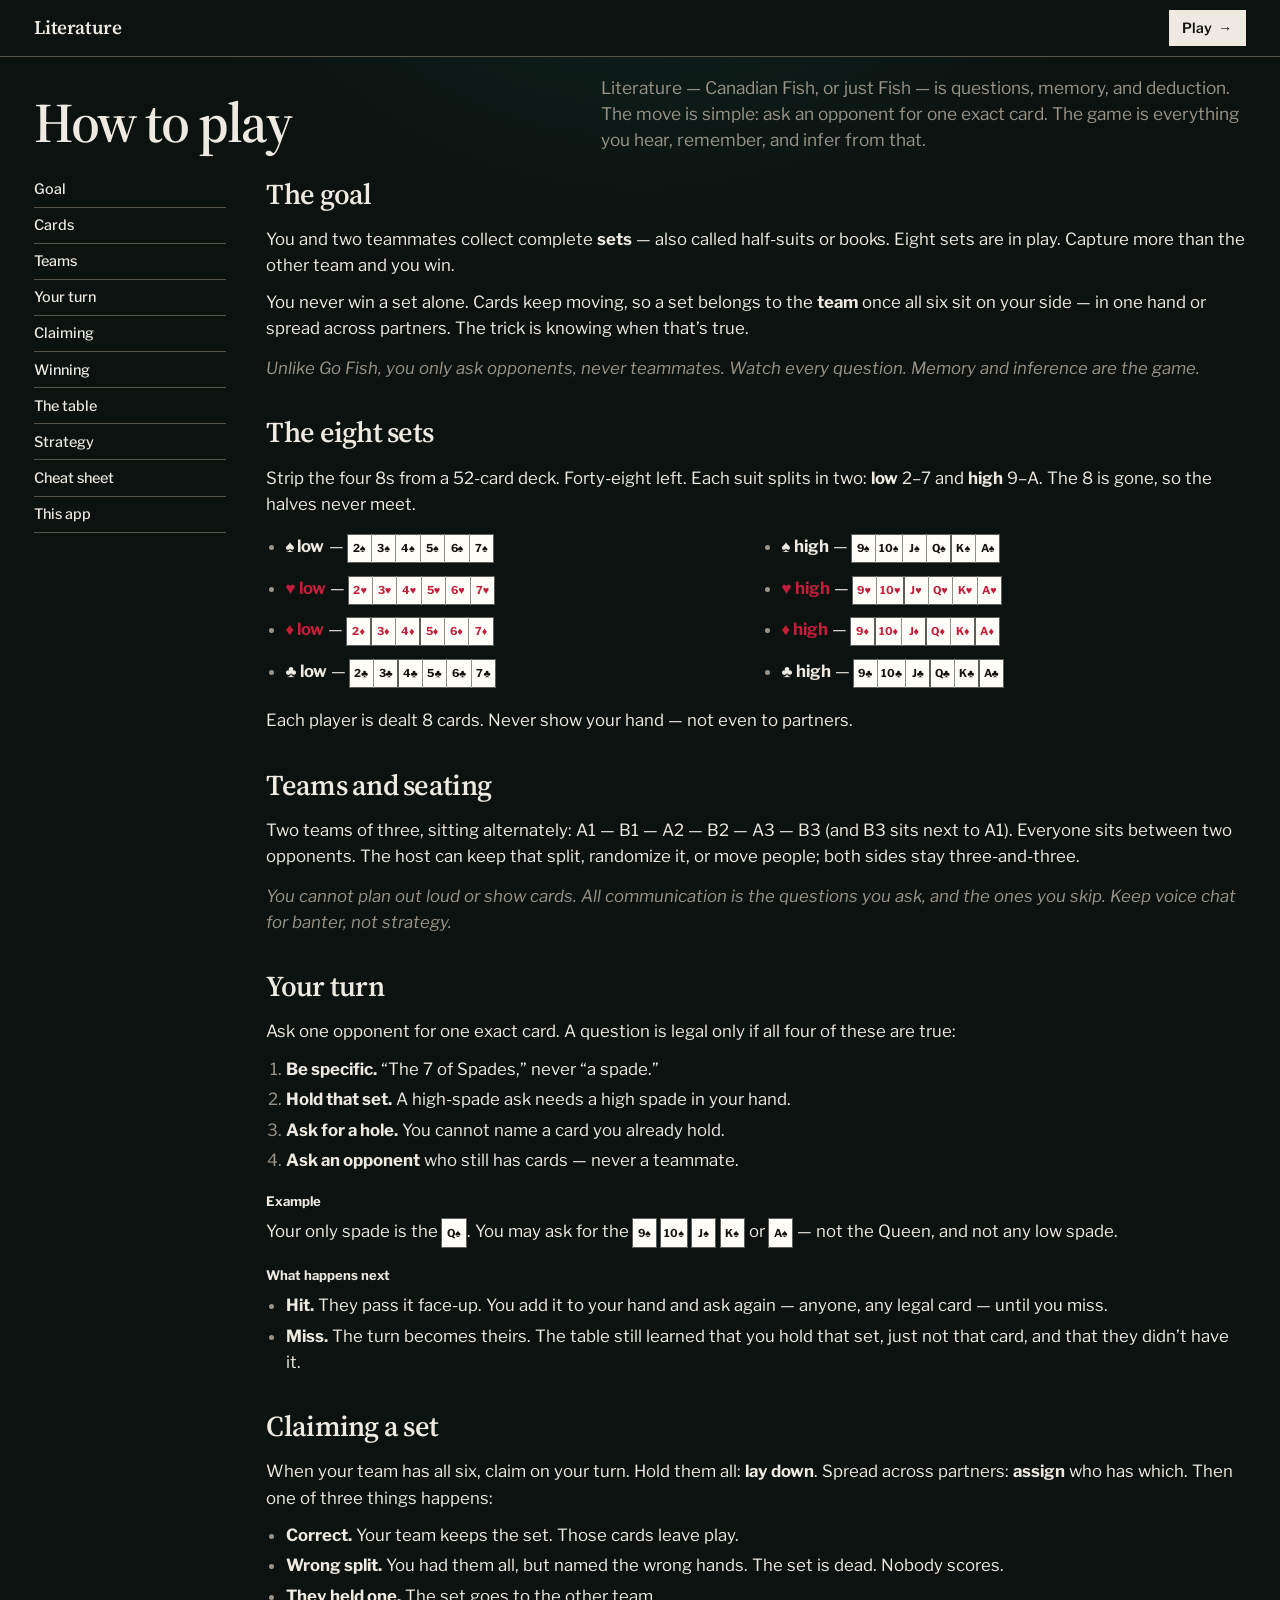
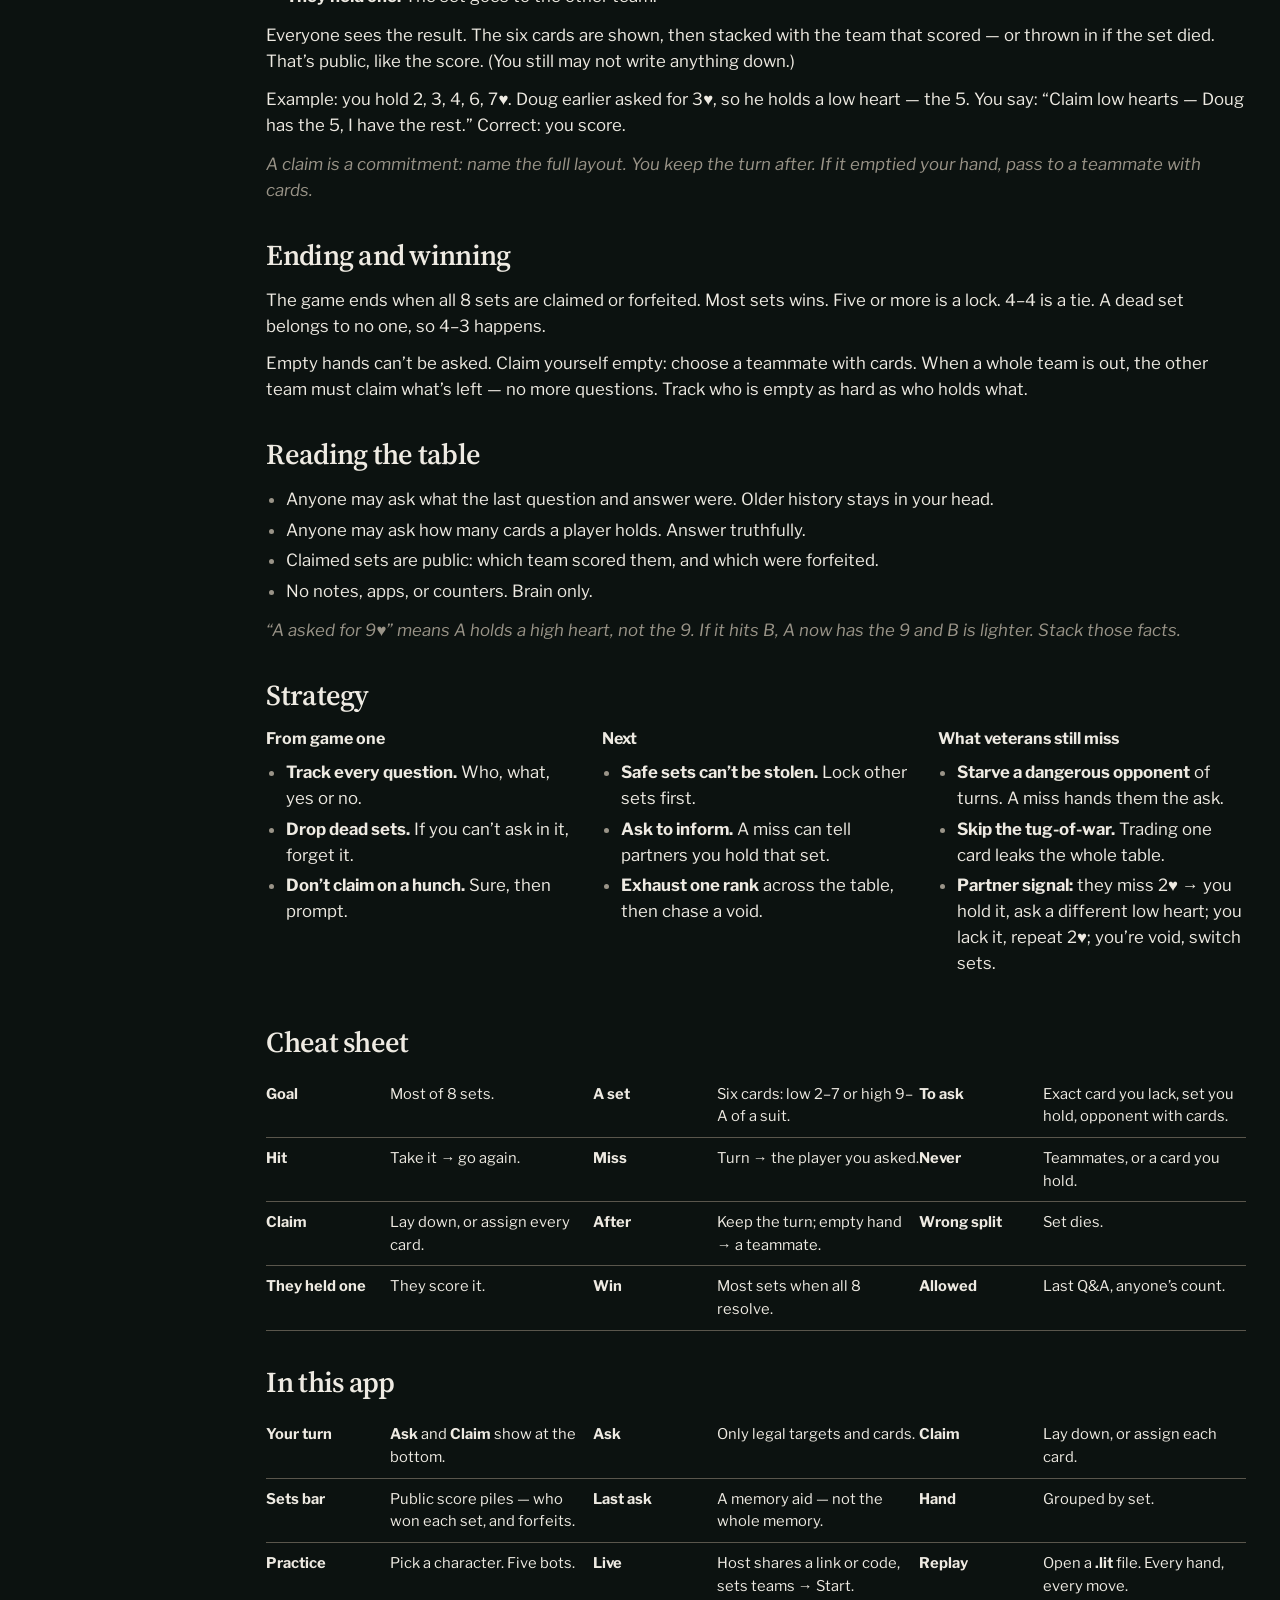
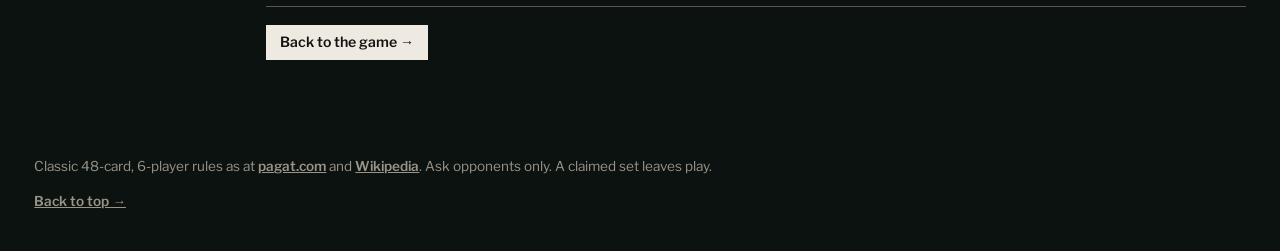
==== how-to-play.html @ 67b2bab1 "beta version" ====
<!doctype html>
<html lang="en">
  <head>
    <meta charset="UTF-8" />
    <meta name="viewport" content="width=device-width, initial-scale=1, viewport-fit=cover" />
    <meta
      name="description"
      content="How to play Literature (Canadian Fish): the 48-card, 6-player team card game. Rules, claiming, and how to read the table."
    />
    <link rel="icon" type="image/svg+xml" href="favicon.svg" />
    <title>How to Play Literature</title>
    <link rel="preconnect" href="https://fonts.googleapis.com" />
    <link rel="preconnect" href="https://fonts.gstatic.com" crossorigin />
    <link
      href="https://fonts.googleapis.com/css2?family=Libre+Franklin:ital,wght@0,400;0,500;0,600;1,400&family=Source+Serif+4:ital,opsz,wght@0,8..60,500;0,8..60,600;0,8..60,700;1,8..60,500&display=swap"
      rel="stylesheet"
    />
    <meta name="theme-color" content="#0c1210" />
    <style>
      :root {
        --bg: #0c1210;
        --ink: #eeeae2;
        --muted: #9a9488;
        --rule: #5a564c;
        --red: #c41e3a;
        --cream: #eeeae2;
        --dark: #141210;
        --card: #fffdf8;
        --max: 78rem;
      }

      * { box-sizing: border-box; }

      html {
        scroll-behavior: smooth;
        scroll-padding-top: 4.5rem;
        color-scheme: dark;
        background: var(--bg);
      }

      body {
        margin: 0;
        background:
          radial-gradient(circle at 50% -8%, rgb(16 95 80 / 32%), transparent 34rem),
          var(--bg);
        color: var(--ink);
        font-family: 'Libre Franklin', 'Helvetica Neue', Helvetica, Arial, sans-serif;
        font-size: 1.05rem;
        line-height: 1.55;
        -webkit-font-smoothing: antialiased;
      }

      ::selection {
        background: #d4cfc3;
        color: var(--bg);
      }

      :focus-visible {
        outline: 2px solid #d4cfc3;
        outline-offset: 3px;
      }

      a { color: inherit; }

      header {
        position: sticky;
        top: 0;
        z-index: 20;
        background: var(--bg);
        border-bottom: 1px solid var(--rule);
      }

      .mast {
        display: flex;
        align-items: center;
        justify-content: space-between;
        gap: 1rem;
        max-width: var(--max);
        margin: 0 auto;
        padding: 0.65rem 1.15rem;
      }

      .wordmark {
        font-family: 'Source Serif 4', Georgia, serif;
        font-size: 1.2rem;
        font-weight: 600;
        letter-spacing: -0.02em;
        text-decoration: none;
      }

      .play {
        display: inline-flex;
        align-items: center;
        gap: 0.35rem;
        padding: 0.42rem 0.85rem;
        background: var(--cream);
        color: var(--dark);
        font-size: 0.88rem;
        font-weight: 600;
        text-decoration: none;
      }

      .play:hover { background: #fff; }

      .wrap {
        max-width: var(--max);
        margin: 0 auto;
        padding: 1.15rem 1.15rem 3.25rem;
      }

      .hero {
        display: grid;
        gap: 0.85rem 2.5rem;
        margin-bottom: 1.15rem;
      }

      h1 {
        margin: 0;
        font-family: 'Source Serif 4', Georgia, serif;
        font-size: clamp(2.2rem, 5.5vw, 3.5rem);
        font-weight: 600;
        letter-spacing: -0.03em;
        line-height: 1.05;
      }

      .deck {
        margin: 0;
        font-size: 1.08rem;
        line-height: 1.5;
        color: var(--muted);
      }

      .jump {
        display: grid;
        grid-template-columns: 1fr 1fr;
        gap: 0.15rem 1.25rem;
        margin: 0 0 1.6rem;
        padding: 0.2rem 0 1rem;
        border-bottom: 1px solid var(--rule);
      }

      .jump a {
        display: flex;
        align-items: center;
        justify-content: space-between;
        gap: 0.4rem;
        min-height: 2.2rem;
        color: var(--ink);
        font-size: 0.9rem;
        font-weight: 600;
        text-decoration: none;
      }

      .jump a::after { content: none; }
      .jump a:hover { text-decoration: underline; text-underline-offset: 0.18em; }

      .rail { display: none; }

      h2 {
        margin: 0 0 0.6rem;
        font-family: 'Source Serif 4', Georgia, serif;
        font-size: clamp(1.4rem, 2.6vw, 1.8rem);
        font-weight: 600;
        letter-spacing: -0.025em;
      }

      h3 {
        margin: 1.1rem 0 0.4rem;
        font-size: 0.82rem;
        font-weight: 700;
      }

      p { margin: 0 0 0.7rem; }
      p:last-child { margin-bottom: 0; }

      ul, ol {
        margin: 0 0 0.85rem;
        padding-left: 1.2rem;
      }

      li { margin: 0.28rem 0; }
      li::marker { color: var(--muted); }

      .sets {
        display: grid;
        grid-template-columns: 1fr;
        gap: 0.15rem 2rem;
        margin: 0.75rem 0 0.9rem;
        padding-left: 1.2rem;
      }

      .note {
        margin: 0.85rem 0 0;
        color: var(--muted);
        font-style: italic;
      }

      .note b {
        font-style: normal;
        color: var(--cream);
      }

      section { margin: 0 0 1.85rem; }

      .pcard {
        display: inline-flex;
        align-items: center;
        justify-content: center;
        min-width: 1.45rem;
        height: 1.7rem;
        margin: 0 0.08rem 0.08rem 0;
        padding: 0 0.18rem;
        background: var(--card);
        color: var(--dark);
        font-size: 0.68rem;
        font-weight: 700;
        box-shadow: 0 0 0 1px rgb(238 234 226 / 35%);
      }

      .pcard.red { color: var(--red); }
      .suit-red { color: var(--red); }

      .strat {
        display: grid;
        grid-template-columns: 1fr;
        gap: 1.25rem 1.75rem;
      }

      .strat > div {
        padding: 0;
      }

      .strat h3 { margin: 0 0 0.45rem; font-size: 1rem; }

      .dl {
        display: grid;
        grid-template-columns: 1fr;
        gap: 0;
        margin: 0;
      }

      .dl div {
        display: grid;
        grid-template-columns: 7rem 1fr;
        gap: 0.35rem 0.75rem;
        margin: 0;
        padding: 0.55rem 0;
        border-bottom: 1px solid var(--rule);
        font-size: 0.92rem;
      }

      .dl dt { margin: 0; font-weight: 700; }
      .dl dd { margin: 0; }

      kbd { font-family: inherit; font-weight: 700; }

      footer {
        max-width: var(--max);
        margin: 0 auto;
        padding: 0 1.15rem 2.4rem;
        color: var(--muted);
        font-size: 0.85rem;
      }

      footer p { margin: 0.9rem 0 0; }
      footer a { font-weight: 600; }

      @media (min-width: 560px) {
        .jump { grid-template-columns: repeat(5, minmax(0, 1fr)); }
        .sets { grid-template-columns: 1fr 1fr; }
        .dl { grid-template-columns: 1fr 1fr; }
      }

      @media (min-width: 880px) {
        .hero { grid-template-columns: 0.9fr 1.1fr; align-items: end; }
        .jump { display: none; }
        .board {
          display: grid;
          grid-template-columns: 12rem minmax(0, 1fr);
          gap: 1.75rem 2.5rem;
          align-items: start;
        }
        .rail {
          display: flex;
          position: sticky;
          top: 4.4rem;
          flex-direction: column;
          gap: 0;
        }
        .rail a {
          padding: 0.4rem 0;
          font-size: 0.9rem;
          font-weight: 500;
          text-decoration: none;
          border-bottom: 1px solid var(--rule);
        }
        .rail a:hover { text-decoration: underline; text-underline-offset: 0.18em; }
        .strat { grid-template-columns: 1fr 1fr 1fr; }
        .dl { grid-template-columns: 1fr 1fr 1fr; }
      }

      @media (min-width: 880px) and (orientation: portrait) {
        .strat { grid-template-columns: 1fr 1fr; }
        .dl { grid-template-columns: 1fr 1fr; }
      }

    </style>
  </head>
  <body id="top">
    <header>
      <div class="mast">
        <a class="wordmark" href="./">Literature</a>
        <a class="play" href="./">Play <span aria-hidden="true">→</span></a>
      </div>
    </header>

    <div class="wrap">
      <div class="hero">
        <h1>How to play</h1>
        <p class="deck">
          Literature — Canadian Fish, or just Fish — is questions, memory, and deduction.
          The move is simple: ask an opponent for one exact card. The game is everything
          you hear, remember, and infer from that.
        </p>
      </div>

      <nav class="jump" aria-label="On this page">
        <a href="#goal">Goal</a>
        <a href="#cards">Cards</a>
        <a href="#teams">Teams</a>
        <a href="#turn">Turn</a>
        <a href="#claiming">Claim</a>
        <a href="#winning">Win</a>
        <a href="#info">Table</a>
        <a href="#strategy">Strategy</a>
        <a href="#cheatsheet">Sheet</a>
        <a href="#app">App</a>
      </nav>

      <div class="board">
        <nav class="rail" aria-label="Sections">
          <a href="#goal">Goal</a>
          <a href="#cards">Cards</a>
          <a href="#teams">Teams</a>
          <a href="#turn">Your turn</a>
          <a href="#claiming">Claiming</a>
          <a href="#winning">Winning</a>
          <a href="#info">The table</a>
          <a href="#strategy">Strategy</a>
          <a href="#cheatsheet">Cheat sheet</a>
          <a href="#app">This app</a>
        </nav>

        <div class="main">
          <section id="goal">
            <h2>The goal</h2>
            <p>
              You and two teammates collect complete <strong>sets</strong> — also called
              half-suits or books. Eight sets are in play. Capture more than the other
              team and you win.
            </p>
            <p>
              You never win a set alone. Cards keep moving, so a set belongs to the
              <strong>team</strong> once all six sit on your side — in one hand or
              spread across partners. The trick is knowing when that’s true.
            </p>
            <p class="note">
              Unlike Go Fish, you only ask opponents, never teammates. Watch every
              question. Memory and inference are the game.
            </p>
          </section>

          <section id="cards">
            <h2>The eight sets</h2>
            <p>
              Strip the four 8s from a 52-card deck. Forty-eight left. Each suit splits
              in two: <strong>low</strong> 2–7 and <strong>high</strong> 9–A. The 8 is gone,
              so the halves never meet.
            </p>
            <ul class="sets">
              <li><strong>♠ low</strong> — <span class="pcard">2♠</span><span class="pcard">3♠</span><span class="pcard">4♠</span><span class="pcard">5♠</span><span class="pcard">6♠</span><span class="pcard">7♠</span></li>
              <li><strong>♠ high</strong> — <span class="pcard">9♠</span><span class="pcard">10♠</span><span class="pcard">J♠</span><span class="pcard">Q♠</span><span class="pcard">K♠</span><span class="pcard">A♠</span></li>
              <li><strong class="suit-red">♥ low</strong> — <span class="pcard red">2♥</span><span class="pcard red">3♥</span><span class="pcard red">4♥</span><span class="pcard red">5♥</span><span class="pcard red">6♥</span><span class="pcard red">7♥</span></li>
              <li><strong class="suit-red">♥ high</strong> — <span class="pcard red">9♥</span><span class="pcard red">10♥</span><span class="pcard red">J♥</span><span class="pcard red">Q♥</span><span class="pcard red">K♥</span><span class="pcard red">A♥</span></li>
              <li><strong class="suit-red">♦ low</strong> — <span class="pcard red">2♦</span><span class="pcard red">3♦</span><span class="pcard red">4♦</span><span class="pcard red">5♦</span><span class="pcard red">6♦</span><span class="pcard red">7♦</span></li>
              <li><strong class="suit-red">♦ high</strong> — <span class="pcard red">9♦</span><span class="pcard red">10♦</span><span class="pcard red">J♦</span><span class="pcard red">Q♦</span><span class="pcard red">K♦</span><span class="pcard red">A♦</span></li>
              <li><strong>♣ low</strong> — <span class="pcard">2♣</span><span class="pcard">3♣</span><span class="pcard">4♣</span><span class="pcard">5♣</span><span class="pcard">6♣</span><span class="pcard">7♣</span></li>
              <li><strong>♣ high</strong> — <span class="pcard">9♣</span><span class="pcard">10♣</span><span class="pcard">J♣</span><span class="pcard">Q♣</span><span class="pcard">K♣</span><span class="pcard">A♣</span></li>
            </ul>
            <p>Each player is dealt 8 cards. Never show your hand — not even to partners.</p>
          </section>

          <section id="teams">
            <h2>Teams and seating</h2>
            <p>
              Two teams of three, sitting alternately: A1 — B1 — A2 — B2 — A3 — B3
              (and B3 sits next to A1). Everyone sits between two opponents. The host
              can keep that split, randomize it, or move people; both sides stay three-and-three.
            </p>
            <p class="note">
              You cannot plan out loud or show cards. All communication is the questions
              you ask, and the ones you skip. Keep voice chat for banter, not strategy.
            </p>
          </section>

          <section id="turn">
            <h2>Your turn</h2>
            <p>
              Ask one opponent for one exact card. A question is legal only if all four
              of these are true:
            </p>
            <ol>
              <li><strong>Be specific.</strong> “The 7 of Spades,” never “a spade.”</li>
              <li><strong>Hold that set.</strong> A high-spade ask needs a high spade in your hand.</li>
              <li><strong>Ask for a hole.</strong> You cannot name a card you already hold.</li>
              <li><strong>Ask an opponent</strong> who still has cards — never a teammate.</li>
            </ol>

            <h3>Example</h3>
            <p>
              Your only spade is the <span class="pcard">Q♠</span>. You may ask for the
              <span class="pcard">9♠</span>
              <span class="pcard">10♠</span>
              <span class="pcard">J♠</span>
              <span class="pcard">K♠</span>
              or
              <span class="pcard">A♠</span>
              — not the Queen, and not any low spade.
            </p>

            <h3>What happens next</h3>
            <ul>
              <li>
                <strong>Hit.</strong> They pass it face-up. You add it to your hand and
                ask again — anyone, any legal card — until you miss.
              </li>
              <li>
                <strong>Miss.</strong> The turn becomes theirs. The table still learned
                that you hold that set, just not that card, and that they didn’t have it.
              </li>
            </ul>
          </section>

          <section id="claiming">
            <h2>Claiming a set</h2>
            <p>
              When your team has all six, claim on your turn. Hold them all:
              <strong>lay down</strong>. Spread across partners: <strong>assign</strong>
              who has which. Then one of three things happens:
            </p>
            <ul>
              <li><strong>Correct.</strong> Your team keeps the set. Those cards leave play.</li>
              <li><strong>Wrong split.</strong> You had them all, but named the wrong hands. The set is dead. Nobody scores.</li>
              <li><strong>They held one.</strong> The set goes to the other team.</li>
            </ul>
            <p>
              Everyone sees the result. The six cards are shown, then stacked with the
              team that scored — or thrown in if the set died. That’s public, like the
              score. (You still may not write anything down.)
            </p>
            <p>
              Example: you hold 2, 3, 4, 6, 7♥. Doug earlier asked for 3♥, so he holds a
              low heart — the 5. You say: “Claim low hearts — Doug has the 5, I have the
              rest.” Correct: you score.
            </p>
            <p class="note">
              A claim is a commitment: name the full layout. You keep the turn after.
              If it emptied your hand, pass to a teammate with cards.
            </p>
          </section>

          <section id="winning">
            <h2>Ending and winning</h2>
            <p>
              The game ends when all 8 sets are claimed or forfeited. Most sets wins.
              Five or more is a lock. 4–4 is a tie. A dead set belongs to no one, so
              4–3 happens.
            </p>
            <p>
              Empty hands can’t be asked. Claim yourself empty: choose a teammate with
              cards. When a whole team is out, the other team must claim what’s left —
              no more questions. Track who is empty as hard as who holds what.
            </p>
          </section>

          <section id="info">
            <h2>Reading the table</h2>
            <ul>
              <li>Anyone may ask what the last question and answer were. Older history stays in your head.</li>
              <li>Anyone may ask how many cards a player holds. Answer truthfully.</li>
              <li>Claimed sets are public: which team scored them, and which were forfeited.</li>
              <li>No notes, apps, or counters. Brain only.</li>
            </ul>
            <p class="note">
              “A asked for 9♥” means A holds a high heart, not the 9. If it hits B, A now
              has the 9 and B is lighter. Stack those facts.
            </p>
          </section>

          <section id="strategy">
            <h2>Strategy</h2>
            <div class="strat">
              <div>
                <h3>From game one</h3>
                <ul>
                  <li><strong>Track every question.</strong> Who, what, yes or no.</li>
                  <li><strong>Drop dead sets.</strong> If you can’t ask in it, forget it.</li>
                  <li><strong>Don’t claim on a hunch.</strong> Sure, then prompt.</li>
                </ul>
              </div>
              <div>
                <h3>Next</h3>
                <ul>
                  <li><strong>Safe sets can’t be stolen.</strong> Lock other sets first.</li>
                  <li><strong>Ask to inform.</strong> A miss can tell partners you hold that set.</li>
                  <li><strong>Exhaust one rank</strong> across the table, then chase a void.</li>
                </ul>
              </div>
              <div>
                <h3>What veterans still miss</h3>
                <ul>
                  <li><strong>Starve a dangerous opponent</strong> of turns. A miss hands them the ask.</li>
                  <li><strong>Skip the tug-of-war.</strong> Trading one card leaks the whole table.</li>
                  <li><strong>Partner signal:</strong> they miss 2♥ → you hold it, ask a different low heart; you lack it, repeat 2♥; you’re void, switch sets.</li>
                </ul>
              </div>
            </div>
          </section>

          <section id="cheatsheet">
            <h2>Cheat sheet</h2>
            <dl class="dl">
              <div><dt>Goal</dt><dd>Most of 8 sets.</dd></div>
              <div><dt>A set</dt><dd>Six cards: low 2–7 or high 9–A of a suit.</dd></div>
              <div><dt>To ask</dt><dd>Exact card you lack, set you hold, opponent with cards.</dd></div>
              <div><dt>Hit</dt><dd>Take it → go again.</dd></div>
              <div><dt>Miss</dt><dd>Turn → the player you asked.</dd></div>
              <div><dt>Never</dt><dd>Teammates, or a card you hold.</dd></div>
              <div><dt>Claim</dt><dd>Lay down, or assign every card.</dd></div>
              <div><dt>After</dt><dd>Keep the turn; empty hand → a teammate.</dd></div>
              <div><dt>Wrong split</dt><dd>Set dies.</dd></div>
              <div><dt>They held one</dt><dd>They score it.</dd></div>
              <div><dt>Win</dt><dd>Most sets when all 8 resolve.</dd></div>
              <div><dt>Allowed</dt><dd>Last Q&amp;A, anyone’s count.</dd></div>
            </dl>
          </section>

          <section id="app">
            <h2>In this app</h2>
            <dl class="dl">
              <div><dt>Your turn</dt><dd><kbd>Ask</kbd> and <kbd>Claim</kbd> show at the bottom.</dd></div>
              <div><dt>Ask</dt><dd>Only legal targets and cards.</dd></div>
              <div><dt>Claim</dt><dd>Lay down, or assign each card.</dd></div>
              <div><dt>Sets bar</dt><dd>Public score piles — who won each set, and forfeits.</dd></div>
              <div><dt>Last ask</dt><dd>A memory aid — not the whole memory.</dd></div>
              <div><dt>Hand</dt><dd>Grouped by set.</dd></div>
              <div><dt>Practice</dt><dd>Pick a character. Five bots.</dd></div>
              <div><dt>Live</dt><dd>Host shares a link or code, sets teams → Start.</dd></div>
              <div><dt>Replay</dt><dd>Open a <kbd>.lit</kbd> file. Every hand, every move.</dd></div>
            </dl>
            <p style="margin-top: 1.1rem"><a class="play" href="./">Back to the game →</a></p>
          </section>
        </div>
      </div>
    </div>

    <footer>
      <p>
        Classic 48-card, 6-player rules as at
        <a href="https://www.pagat.com/quartet/literature.html" target="_blank" rel="noopener noreferrer">pagat.com</a>
        and
        <a href="https://en.wikipedia.org/wiki/Literature_(card_game)" target="_blank" rel="noopener noreferrer">Wikipedia</a>.
        Ask opponents only. A claimed set leaves play.
      </p>
      <p><a href="#top" onclick="window.scrollTo({top:0,behavior:'smooth'}); return false;">Back to top →</a></p>
    </footer>
  </body>
</html>
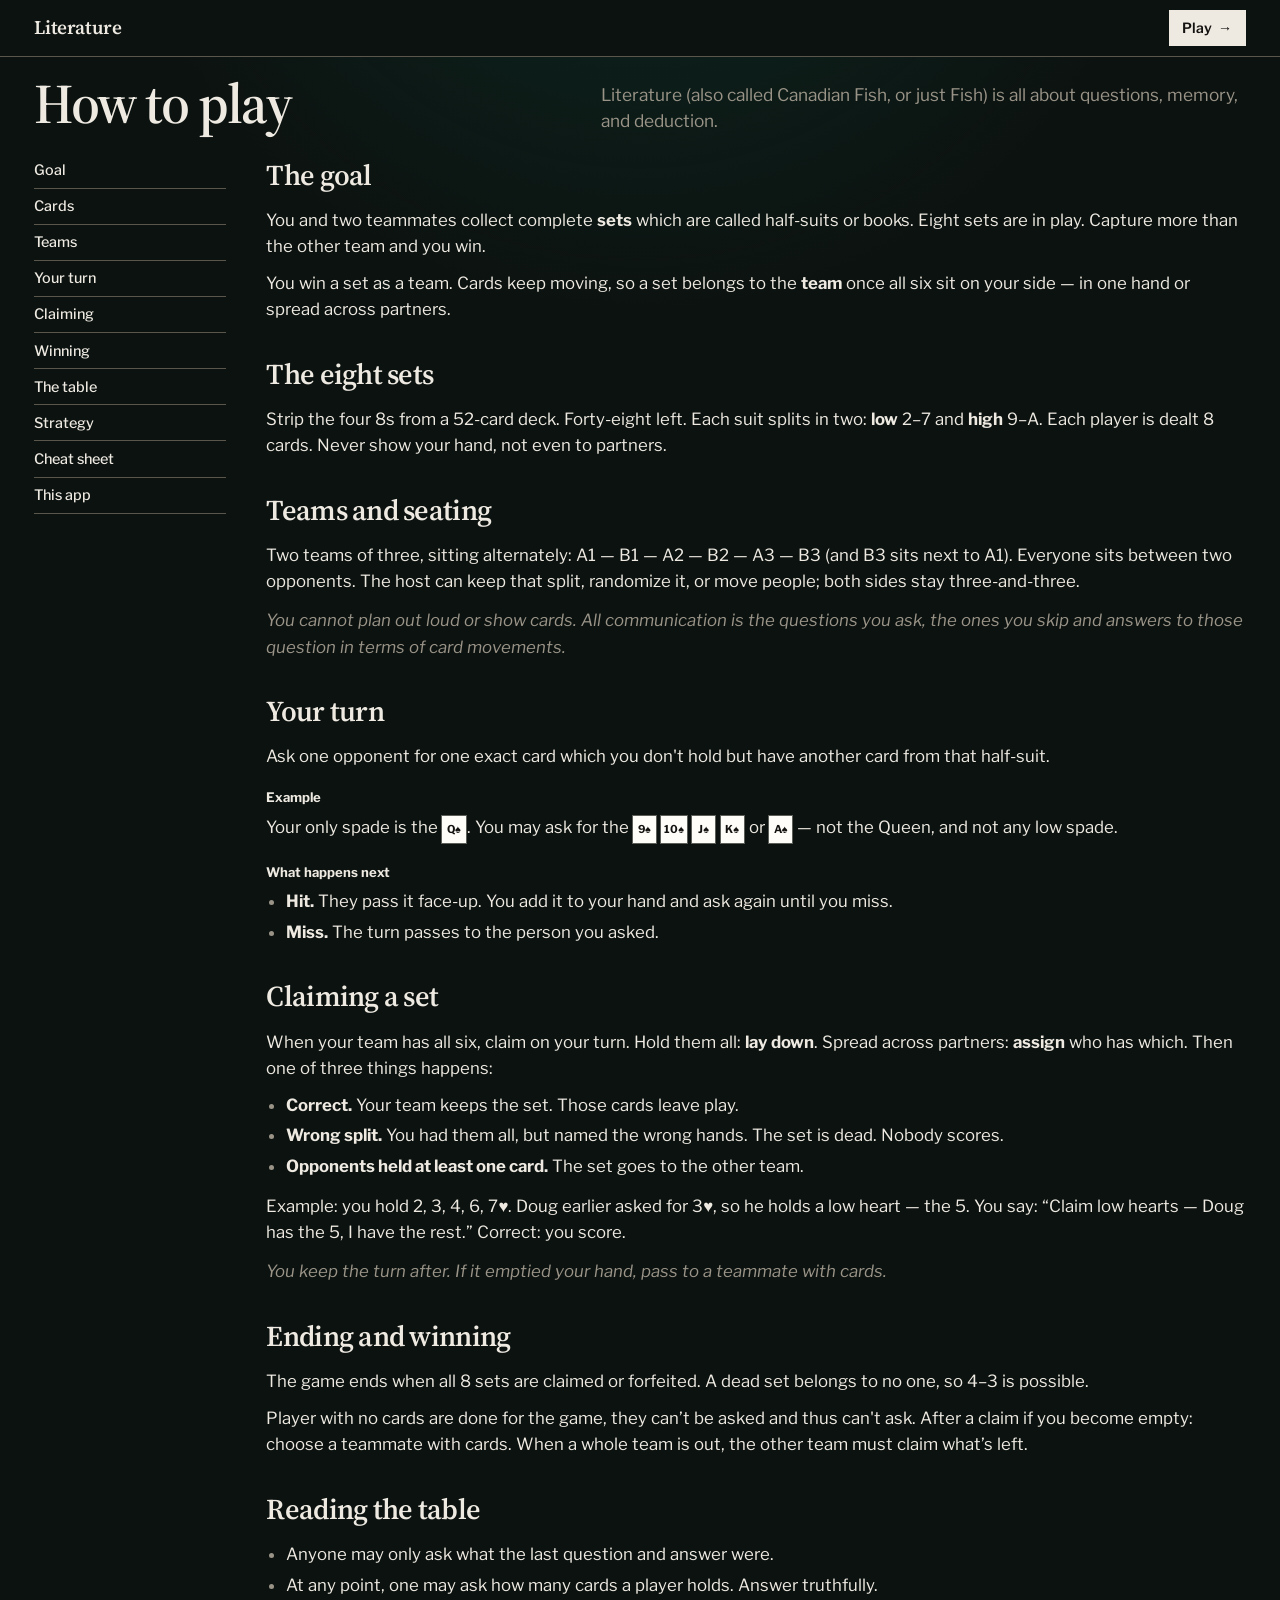
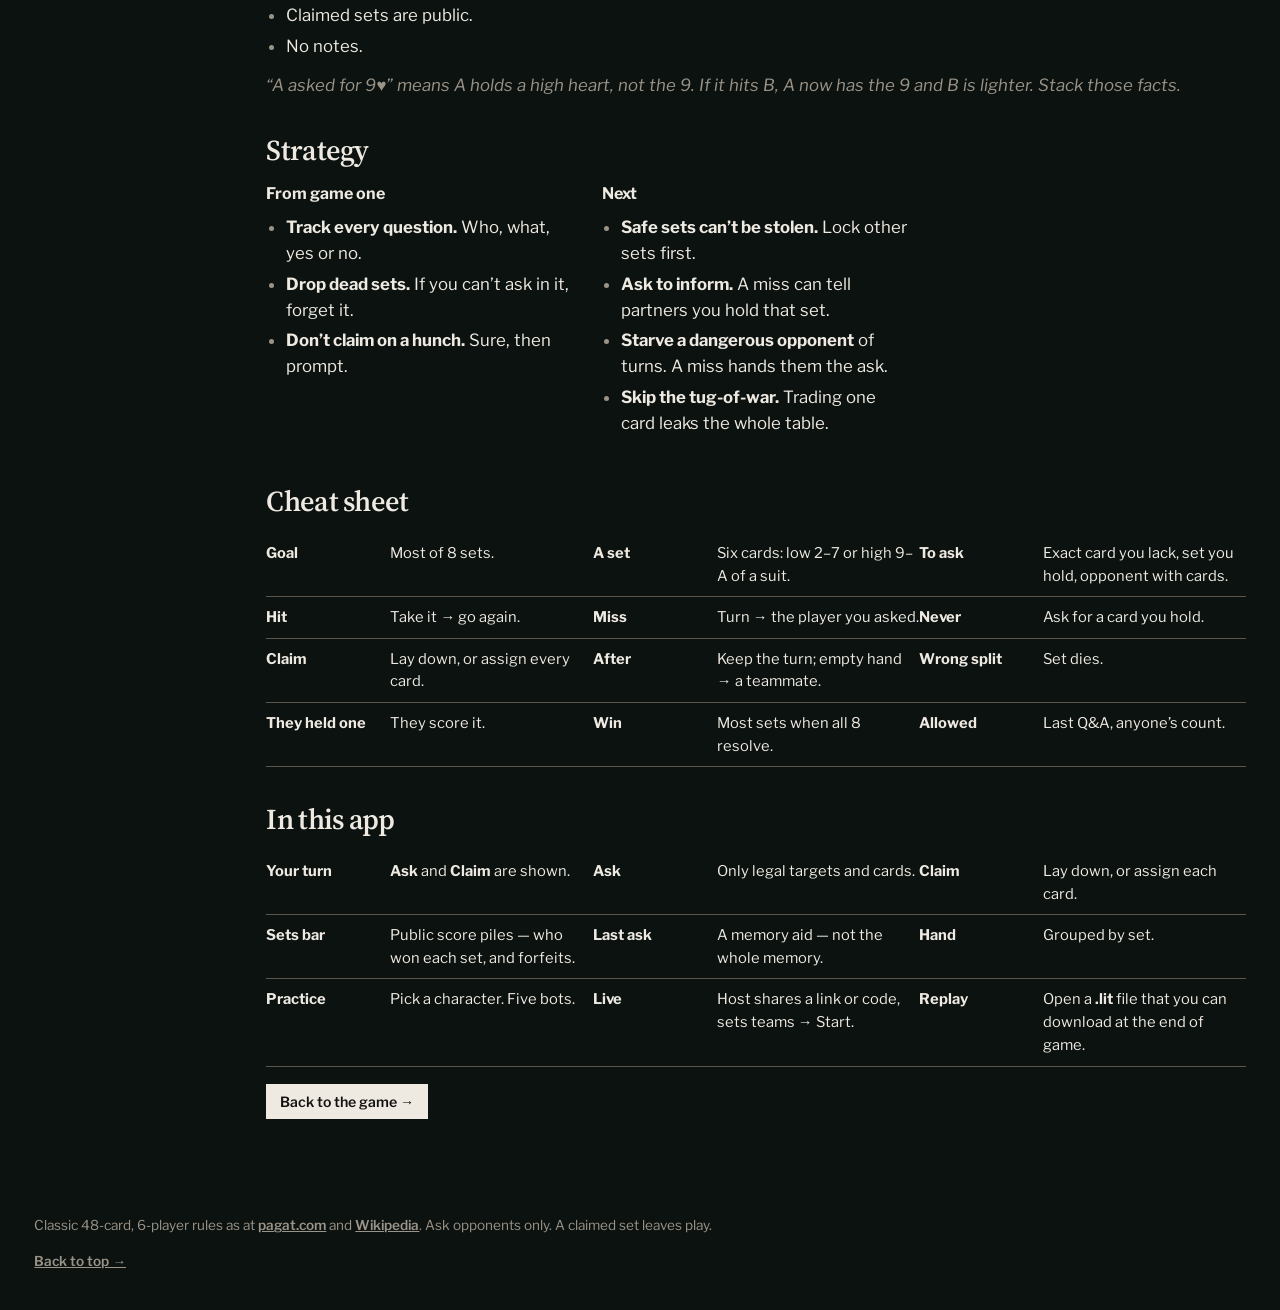
==== commit 589547e1: "Publish the wasm site with the RL ladder and the updated pages." ====
--- a/how-to-play.html
+++ b/how-to-play.html
@@ -318,9 +318,7 @@
       <div class="hero">
         <h1>How to play</h1>
         <p class="deck">
-          Literature — Canadian Fish, or just Fish — is questions, memory, and deduction.
-          The move is simple: ask an opponent for one exact card. The game is everything
-          you hear, remember, and infer from that.
+          Literature (also called Canadian Fish, or just Fish) is all about questions, memory, and deduction.
         </p>
       </div>
 
@@ -355,18 +353,14 @@
           <section id="goal">
             <h2>The goal</h2>
             <p>
-              You and two teammates collect complete <strong>sets</strong> — also called
+              You and two teammates collect complete <strong>sets</strong> which are called
               half-suits or books. Eight sets are in play. Capture more than the other
               team and you win.
             </p>
             <p>
-              You never win a set alone. Cards keep moving, so a set belongs to the
+              You win a set as a team. Cards keep moving, so a set belongs to the
               <strong>team</strong> once all six sit on your side — in one hand or
-              spread across partners. The trick is knowing when that’s true.
-            </p>
-            <p class="note">
-              Unlike Go Fish, you only ask opponents, never teammates. Watch every
-              question. Memory and inference are the game.
+              spread across partners.
             </p>
           </section>
 
@@ -374,20 +368,9 @@
             <h2>The eight sets</h2>
             <p>
               Strip the four 8s from a 52-card deck. Forty-eight left. Each suit splits
-              in two: <strong>low</strong> 2–7 and <strong>high</strong> 9–A. The 8 is gone,
-              so the halves never meet.
-            </p>
-            <ul class="sets">
-              <li><strong>♠ low</strong> — <span class="pcard">2♠</span><span class="pcard">3♠</span><span class="pcard">4♠</span><span class="pcard">5♠</span><span class="pcard">6♠</span><span class="pcard">7♠</span></li>
-              <li><strong>♠ high</strong> — <span class="pcard">9♠</span><span class="pcard">10♠</span><span class="pcard">J♠</span><span class="pcard">Q♠</span><span class="pcard">K♠</span><span class="pcard">A♠</span></li>
-              <li><strong class="suit-red">♥ low</strong> — <span class="pcard red">2♥</span><span class="pcard red">3♥</span><span class="pcard red">4♥</span><span class="pcard red">5♥</span><span class="pcard red">6♥</span><span class="pcard red">7♥</span></li>
-              <li><strong class="suit-red">♥ high</strong> — <span class="pcard red">9♥</span><span class="pcard red">10♥</span><span class="pcard red">J♥</span><span class="pcard red">Q♥</span><span class="pcard red">K♥</span><span class="pcard red">A♥</span></li>
-              <li><strong class="suit-red">♦ low</strong> — <span class="pcard red">2♦</span><span class="pcard red">3♦</span><span class="pcard red">4♦</span><span class="pcard red">5♦</span><span class="pcard red">6♦</span><span class="pcard red">7♦</span></li>
-              <li><strong class="suit-red">♦ high</strong> — <span class="pcard red">9♦</span><span class="pcard red">10♦</span><span class="pcard red">J♦</span><span class="pcard red">Q♦</span><span class="pcard red">K♦</span><span class="pcard red">A♦</span></li>
-              <li><strong>♣ low</strong> — <span class="pcard">2♣</span><span class="pcard">3♣</span><span class="pcard">4♣</span><span class="pcard">5♣</span><span class="pcard">6♣</span><span class="pcard">7♣</span></li>
-              <li><strong>♣ high</strong> — <span class="pcard">9♣</span><span class="pcard">10♣</span><span class="pcard">J♣</span><span class="pcard">Q♣</span><span class="pcard">K♣</span><span class="pcard">A♣</span></li>
-            </ul>
-            <p>Each player is dealt 8 cards. Never show your hand — not even to partners.</p>
+              in two: <strong>low</strong> 2–7 and <strong>high</strong> 9–A.
+              Each player is dealt 8 cards. Never show your hand, not even to partners.
+            </p>
           </section>
 
           <section id="teams">
@@ -399,22 +382,15 @@
             </p>
             <p class="note">
               You cannot plan out loud or show cards. All communication is the questions
-              you ask, and the ones you skip. Keep voice chat for banter, not strategy.
+              you ask, the ones you skip and answers to those question in terms of card movements.
             </p>
           </section>
 
           <section id="turn">
             <h2>Your turn</h2>
             <p>
-              Ask one opponent for one exact card. A question is legal only if all four
-              of these are true:
-            </p>
-            <ol>
-              <li><strong>Be specific.</strong> “The 7 of Spades,” never “a spade.”</li>
-              <li><strong>Hold that set.</strong> A high-spade ask needs a high spade in your hand.</li>
-              <li><strong>Ask for a hole.</strong> You cannot name a card you already hold.</li>
-              <li><strong>Ask an opponent</strong> who still has cards — never a teammate.</li>
-            </ol>
+              Ask one opponent for one exact card which you don't hold but have another card from that half-suit.
+            </p>
 
             <h3>Example</h3>
             <p>
@@ -432,11 +408,10 @@
             <ul>
               <li>
                 <strong>Hit.</strong> They pass it face-up. You add it to your hand and
-                ask again — anyone, any legal card — until you miss.
+                ask again until you miss.
               </li>
               <li>
-                <strong>Miss.</strong> The turn becomes theirs. The table still learned
-                that you hold that set, just not that card, and that they didn’t have it.
+                <strong>Miss.</strong> The turn passes to the person you asked.
               </li>
             </ul>
           </section>
@@ -451,45 +426,37 @@
             <ul>
               <li><strong>Correct.</strong> Your team keeps the set. Those cards leave play.</li>
               <li><strong>Wrong split.</strong> You had them all, but named the wrong hands. The set is dead. Nobody scores.</li>
-              <li><strong>They held one.</strong> The set goes to the other team.</li>
+              <li><strong>Opponents held at least one card.</strong> The set goes to the other team.</li>
             </ul>
-            <p>
-              Everyone sees the result. The six cards are shown, then stacked with the
-              team that scored — or thrown in if the set died. That’s public, like the
-              score. (You still may not write anything down.)
-            </p>
             <p>
               Example: you hold 2, 3, 4, 6, 7♥. Doug earlier asked for 3♥, so he holds a
               low heart — the 5. You say: “Claim low hearts — Doug has the 5, I have the
               rest.” Correct: you score.
             </p>
             <p class="note">
-              A claim is a commitment: name the full layout. You keep the turn after.
-              If it emptied your hand, pass to a teammate with cards.
+              You keep the turn after. If it emptied your hand, pass to a teammate with cards.
             </p>
           </section>
 
           <section id="winning">
             <h2>Ending and winning</h2>
             <p>
-              The game ends when all 8 sets are claimed or forfeited. Most sets wins.
-              Five or more is a lock. 4–4 is a tie. A dead set belongs to no one, so
-              4–3 happens.
-            </p>
-            <p>
-              Empty hands can’t be asked. Claim yourself empty: choose a teammate with
-              cards. When a whole team is out, the other team must claim what’s left —
-              no more questions. Track who is empty as hard as who holds what.
+              The game ends when all 8 sets are claimed or forfeited. A dead set belongs to no one, so 4–3 is possible.
+            </p>
+            <p>
+              Player with no cards are done for the game, they can’t be asked and thus can't ask.
+              After a claim if you become empty: choose a teammate with cards.
+              When a whole team is out, the other team must claim what’s left.
             </p>
           </section>
 
           <section id="info">
             <h2>Reading the table</h2>
             <ul>
-              <li>Anyone may ask what the last question and answer were. Older history stays in your head.</li>
-              <li>Anyone may ask how many cards a player holds. Answer truthfully.</li>
-              <li>Claimed sets are public: which team scored them, and which were forfeited.</li>
-              <li>No notes, apps, or counters. Brain only.</li>
+              <li>Anyone may only ask what the last question and answer were.</li>
+              <li>At any point, one may ask how many cards a player holds. Answer truthfully.</li>
+              <li>Claimed sets are public.</li>
+              <li>No notes.</li>
             </ul>
             <p class="note">
               “A asked for 9♥” means A holds a high heart, not the 9. If it hits B, A now
@@ -513,15 +480,8 @@
                 <ul>
                   <li><strong>Safe sets can’t be stolen.</strong> Lock other sets first.</li>
                   <li><strong>Ask to inform.</strong> A miss can tell partners you hold that set.</li>
-                  <li><strong>Exhaust one rank</strong> across the table, then chase a void.</li>
-                </ul>
-              </div>
-              <div>
-                <h3>What veterans still miss</h3>
-                <ul>
                   <li><strong>Starve a dangerous opponent</strong> of turns. A miss hands them the ask.</li>
                   <li><strong>Skip the tug-of-war.</strong> Trading one card leaks the whole table.</li>
-                  <li><strong>Partner signal:</strong> they miss 2♥ → you hold it, ask a different low heart; you lack it, repeat 2♥; you’re void, switch sets.</li>
                 </ul>
               </div>
             </div>
@@ -535,7 +495,7 @@
               <div><dt>To ask</dt><dd>Exact card you lack, set you hold, opponent with cards.</dd></div>
               <div><dt>Hit</dt><dd>Take it → go again.</dd></div>
               <div><dt>Miss</dt><dd>Turn → the player you asked.</dd></div>
-              <div><dt>Never</dt><dd>Teammates, or a card you hold.</dd></div>
+              <div><dt>Never</dt><dd>Ask for a card you hold.</dd></div>
               <div><dt>Claim</dt><dd>Lay down, or assign every card.</dd></div>
               <div><dt>After</dt><dd>Keep the turn; empty hand → a teammate.</dd></div>
               <div><dt>Wrong split</dt><dd>Set dies.</dd></div>
@@ -548,7 +508,7 @@
           <section id="app">
             <h2>In this app</h2>
             <dl class="dl">
-              <div><dt>Your turn</dt><dd><kbd>Ask</kbd> and <kbd>Claim</kbd> show at the bottom.</dd></div>
+              <div><dt>Your turn</dt><dd><kbd>Ask</kbd> and <kbd>Claim</kbd> are shown.</dd></div>
               <div><dt>Ask</dt><dd>Only legal targets and cards.</dd></div>
               <div><dt>Claim</dt><dd>Lay down, or assign each card.</dd></div>
               <div><dt>Sets bar</dt><dd>Public score piles — who won each set, and forfeits.</dd></div>
@@ -556,7 +516,7 @@
               <div><dt>Hand</dt><dd>Grouped by set.</dd></div>
               <div><dt>Practice</dt><dd>Pick a character. Five bots.</dd></div>
               <div><dt>Live</dt><dd>Host shares a link or code, sets teams → Start.</dd></div>
-              <div><dt>Replay</dt><dd>Open a <kbd>.lit</kbd> file. Every hand, every move.</dd></div>
+              <div><dt>Replay</dt><dd>Open a <kbd>.lit</kbd> file that you can download at the end of game.</dd></div>
             </dl>
             <p style="margin-top: 1.1rem"><a class="play" href="./">Back to the game →</a></p>
           </section>
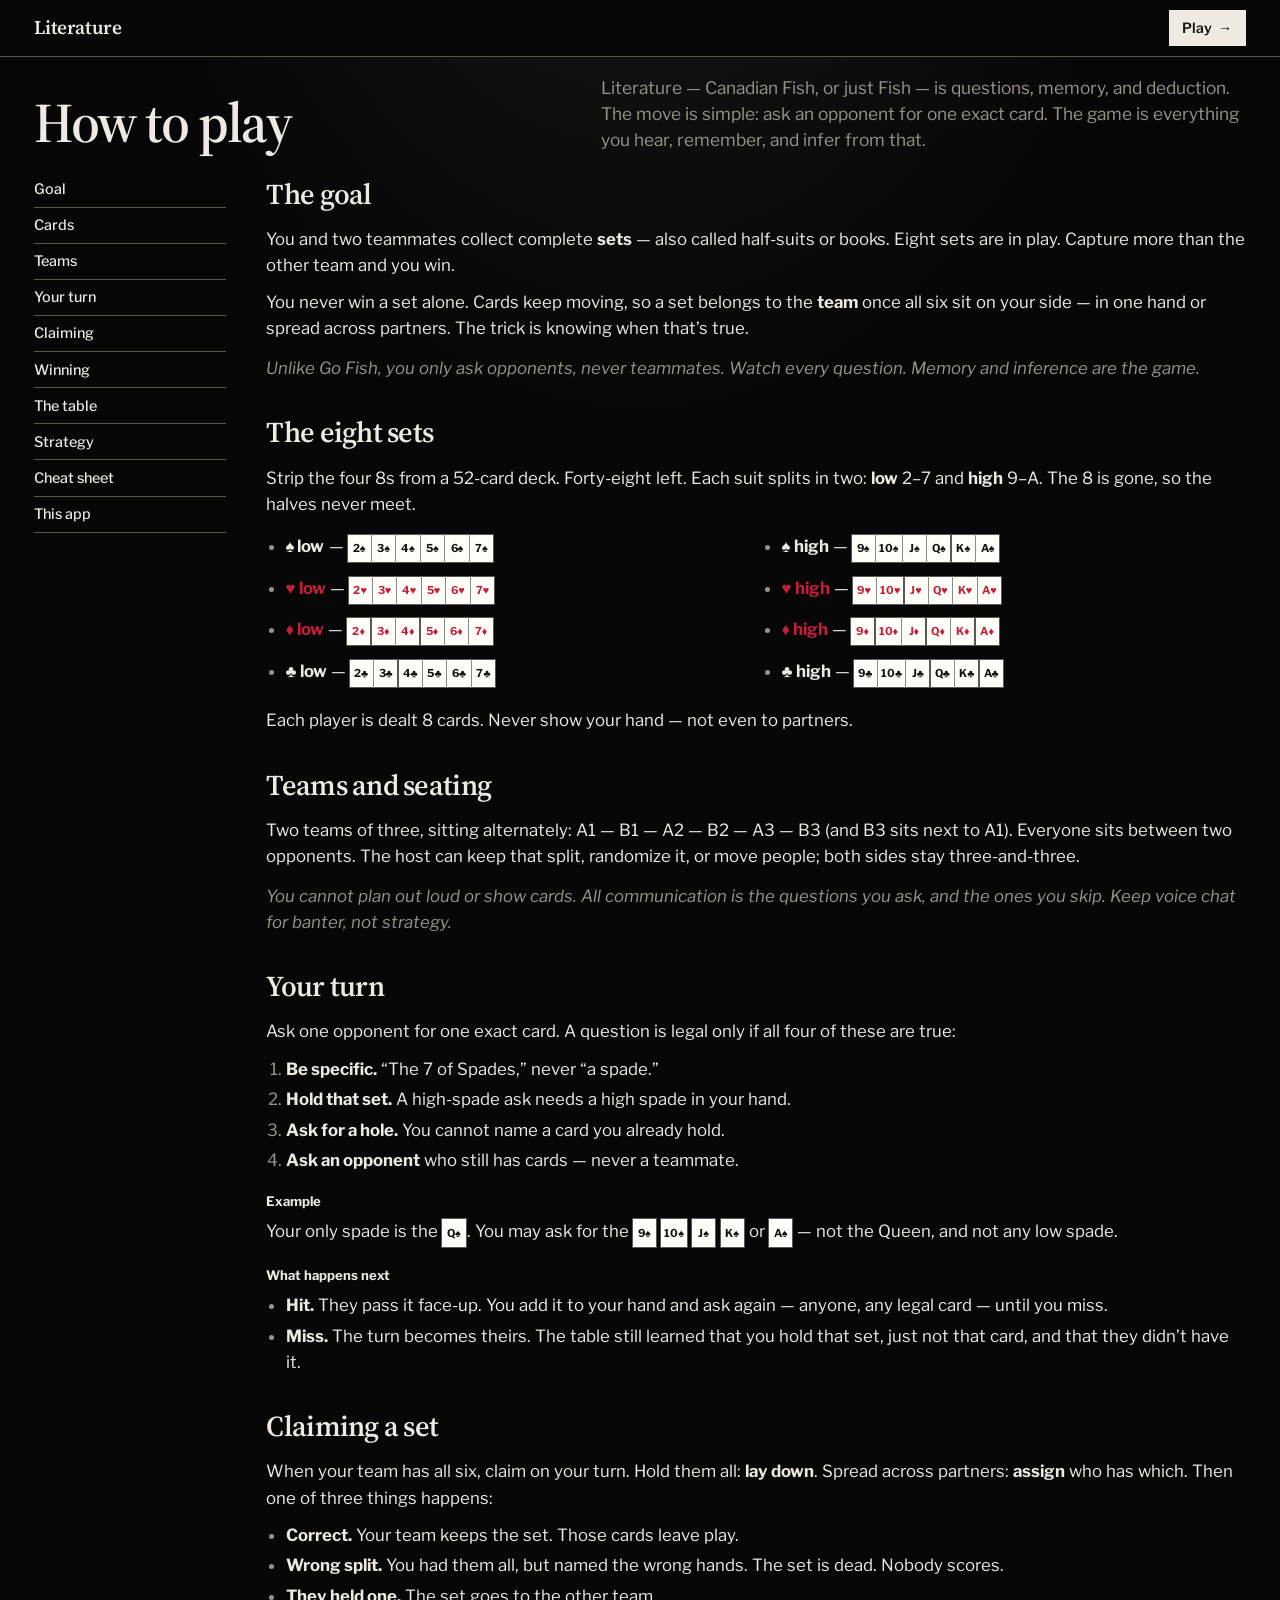
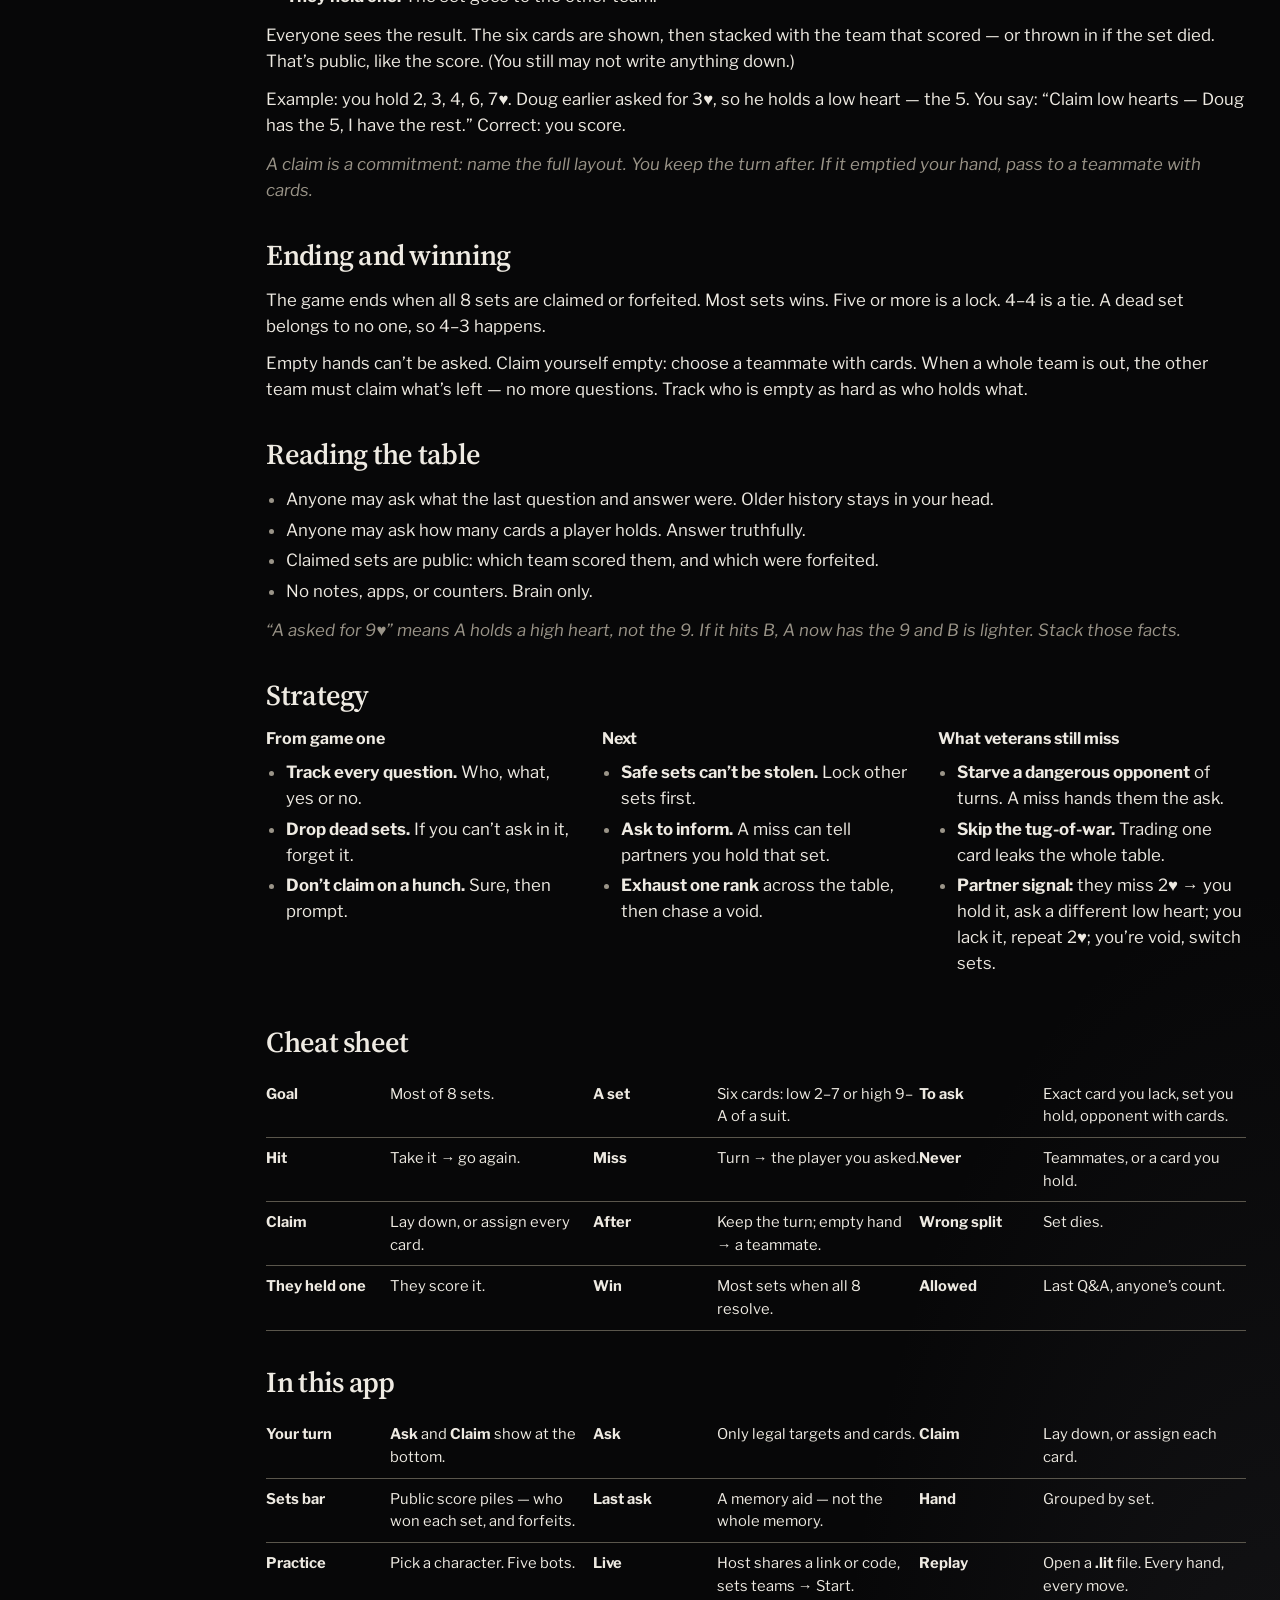
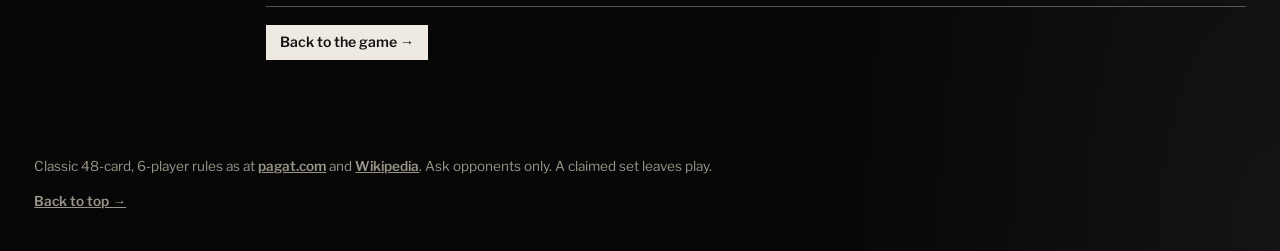
==== commit a7dc38bb: "clock added as demanded" ====
--- a/how-to-play.html
+++ b/how-to-play.html
@@ -15,10 +15,10 @@
       href="https://fonts.googleapis.com/css2?family=Libre+Franklin:ital,wght@0,400;0,500;0,600;1,400&family=Source+Serif+4:ital,opsz,wght@0,8..60,500;0,8..60,600;0,8..60,700;1,8..60,500&display=swap"
       rel="stylesheet"
     />
-    <meta name="theme-color" content="#0c1210" />
+    <meta name="theme-color" content="#070708" />
     <style>
       :root {
-        --bg: #0c1210;
+        --bg: #070708;
         --ink: #eeeae2;
         --muted: #9a9488;
         --rule: #5a564c;
@@ -41,7 +41,8 @@
       body {
         margin: 0;
         background:
-          radial-gradient(circle at 50% -8%, rgb(16 95 80 / 32%), transparent 34rem),
+          radial-gradient(ellipse 90% 55% at 50% -15%, rgb(255 255 255 / 9%), transparent 36rem),
+          radial-gradient(ellipse 50% 40% at 100% 100%, rgb(88 88 98 / 16%), transparent 28rem),
           var(--bg);
         color: var(--ink);
         font-family: 'Libre Franklin', 'Helvetica Neue', Helvetica, Arial, sans-serif;
@@ -318,7 +319,9 @@
       <div class="hero">
         <h1>How to play</h1>
         <p class="deck">
-          Literature (also called Canadian Fish, or just Fish) is all about questions, memory, and deduction.
+          Literature — Canadian Fish, or just Fish — is questions, memory, and deduction.
+          The move is simple: ask an opponent for one exact card. The game is everything
+          you hear, remember, and infer from that.
         </p>
       </div>
 
@@ -353,14 +356,18 @@
           <section id="goal">
             <h2>The goal</h2>
             <p>
-              You and two teammates collect complete <strong>sets</strong> which are called
+              You and two teammates collect complete <strong>sets</strong> — also called
               half-suits or books. Eight sets are in play. Capture more than the other
               team and you win.
             </p>
             <p>
-              You win a set as a team. Cards keep moving, so a set belongs to the
+              You never win a set alone. Cards keep moving, so a set belongs to the
               <strong>team</strong> once all six sit on your side — in one hand or
-              spread across partners.
+              spread across partners. The trick is knowing when that’s true.
+            </p>
+            <p class="note">
+              Unlike Go Fish, you only ask opponents, never teammates. Watch every
+              question. Memory and inference are the game.
             </p>
           </section>
 
@@ -368,9 +375,20 @@
             <h2>The eight sets</h2>
             <p>
               Strip the four 8s from a 52-card deck. Forty-eight left. Each suit splits
-              in two: <strong>low</strong> 2–7 and <strong>high</strong> 9–A.
-              Each player is dealt 8 cards. Never show your hand, not even to partners.
-            </p>
+              in two: <strong>low</strong> 2–7 and <strong>high</strong> 9–A. The 8 is gone,
+              so the halves never meet.
+            </p>
+            <ul class="sets">
+              <li><strong>♠ low</strong> — <span class="pcard">2♠</span><span class="pcard">3♠</span><span class="pcard">4♠</span><span class="pcard">5♠</span><span class="pcard">6♠</span><span class="pcard">7♠</span></li>
+              <li><strong>♠ high</strong> — <span class="pcard">9♠</span><span class="pcard">10♠</span><span class="pcard">J♠</span><span class="pcard">Q♠</span><span class="pcard">K♠</span><span class="pcard">A♠</span></li>
+              <li><strong class="suit-red">♥ low</strong> — <span class="pcard red">2♥</span><span class="pcard red">3♥</span><span class="pcard red">4♥</span><span class="pcard red">5♥</span><span class="pcard red">6♥</span><span class="pcard red">7♥</span></li>
+              <li><strong class="suit-red">♥ high</strong> — <span class="pcard red">9♥</span><span class="pcard red">10♥</span><span class="pcard red">J♥</span><span class="pcard red">Q♥</span><span class="pcard red">K♥</span><span class="pcard red">A♥</span></li>
+              <li><strong class="suit-red">♦ low</strong> — <span class="pcard red">2♦</span><span class="pcard red">3♦</span><span class="pcard red">4♦</span><span class="pcard red">5♦</span><span class="pcard red">6♦</span><span class="pcard red">7♦</span></li>
+              <li><strong class="suit-red">♦ high</strong> — <span class="pcard red">9♦</span><span class="pcard red">10♦</span><span class="pcard red">J♦</span><span class="pcard red">Q♦</span><span class="pcard red">K♦</span><span class="pcard red">A♦</span></li>
+              <li><strong>♣ low</strong> — <span class="pcard">2♣</span><span class="pcard">3♣</span><span class="pcard">4♣</span><span class="pcard">5♣</span><span class="pcard">6♣</span><span class="pcard">7♣</span></li>
+              <li><strong>♣ high</strong> — <span class="pcard">9♣</span><span class="pcard">10♣</span><span class="pcard">J♣</span><span class="pcard">Q♣</span><span class="pcard">K♣</span><span class="pcard">A♣</span></li>
+            </ul>
+            <p>Each player is dealt 8 cards. Never show your hand — not even to partners.</p>
           </section>
 
           <section id="teams">
@@ -382,15 +400,22 @@
             </p>
             <p class="note">
               You cannot plan out loud or show cards. All communication is the questions
-              you ask, the ones you skip and answers to those question in terms of card movements.
+              you ask, and the ones you skip. Keep voice chat for banter, not strategy.
             </p>
           </section>
 
           <section id="turn">
             <h2>Your turn</h2>
             <p>
-              Ask one opponent for one exact card which you don't hold but have another card from that half-suit.
-            </p>
+              Ask one opponent for one exact card. A question is legal only if all four
+              of these are true:
+            </p>
+            <ol>
+              <li><strong>Be specific.</strong> “The 7 of Spades,” never “a spade.”</li>
+              <li><strong>Hold that set.</strong> A high-spade ask needs a high spade in your hand.</li>
+              <li><strong>Ask for a hole.</strong> You cannot name a card you already hold.</li>
+              <li><strong>Ask an opponent</strong> who still has cards — never a teammate.</li>
+            </ol>
 
             <h3>Example</h3>
             <p>
@@ -408,10 +433,11 @@
             <ul>
               <li>
                 <strong>Hit.</strong> They pass it face-up. You add it to your hand and
-                ask again until you miss.
+                ask again — anyone, any legal card — until you miss.
               </li>
               <li>
-                <strong>Miss.</strong> The turn passes to the person you asked.
+                <strong>Miss.</strong> The turn becomes theirs. The table still learned
+                that you hold that set, just not that card, and that they didn’t have it.
               </li>
             </ul>
           </section>
@@ -426,37 +452,45 @@
             <ul>
               <li><strong>Correct.</strong> Your team keeps the set. Those cards leave play.</li>
               <li><strong>Wrong split.</strong> You had them all, but named the wrong hands. The set is dead. Nobody scores.</li>
-              <li><strong>Opponents held at least one card.</strong> The set goes to the other team.</li>
+              <li><strong>They held one.</strong> The set goes to the other team.</li>
             </ul>
+            <p>
+              Everyone sees the result. The six cards are shown, then stacked with the
+              team that scored — or thrown in if the set died. That’s public, like the
+              score. (You still may not write anything down.)
+            </p>
             <p>
               Example: you hold 2, 3, 4, 6, 7♥. Doug earlier asked for 3♥, so he holds a
               low heart — the 5. You say: “Claim low hearts — Doug has the 5, I have the
               rest.” Correct: you score.
             </p>
             <p class="note">
-              You keep the turn after. If it emptied your hand, pass to a teammate with cards.
+              A claim is a commitment: name the full layout. You keep the turn after.
+              If it emptied your hand, pass to a teammate with cards.
             </p>
           </section>
 
           <section id="winning">
             <h2>Ending and winning</h2>
             <p>
-              The game ends when all 8 sets are claimed or forfeited. A dead set belongs to no one, so 4–3 is possible.
-            </p>
-            <p>
-              Player with no cards are done for the game, they can’t be asked and thus can't ask.
-              After a claim if you become empty: choose a teammate with cards.
-              When a whole team is out, the other team must claim what’s left.
+              The game ends when all 8 sets are claimed or forfeited. Most sets wins.
+              Five or more is a lock. 4–4 is a tie. A dead set belongs to no one, so
+              4–3 happens.
+            </p>
+            <p>
+              Empty hands can’t be asked. Claim yourself empty: choose a teammate with
+              cards. When a whole team is out, the other team must claim what’s left —
+              no more questions. Track who is empty as hard as who holds what.
             </p>
           </section>
 
           <section id="info">
             <h2>Reading the table</h2>
             <ul>
-              <li>Anyone may only ask what the last question and answer were.</li>
-              <li>At any point, one may ask how many cards a player holds. Answer truthfully.</li>
-              <li>Claimed sets are public.</li>
-              <li>No notes.</li>
+              <li>Anyone may ask what the last question and answer were. Older history stays in your head.</li>
+              <li>Anyone may ask how many cards a player holds. Answer truthfully.</li>
+              <li>Claimed sets are public: which team scored them, and which were forfeited.</li>
+              <li>No notes, apps, or counters. Brain only.</li>
             </ul>
             <p class="note">
               “A asked for 9♥” means A holds a high heart, not the 9. If it hits B, A now
@@ -480,8 +514,15 @@
                 <ul>
                   <li><strong>Safe sets can’t be stolen.</strong> Lock other sets first.</li>
                   <li><strong>Ask to inform.</strong> A miss can tell partners you hold that set.</li>
+                  <li><strong>Exhaust one rank</strong> across the table, then chase a void.</li>
+                </ul>
+              </div>
+              <div>
+                <h3>What veterans still miss</h3>
+                <ul>
                   <li><strong>Starve a dangerous opponent</strong> of turns. A miss hands them the ask.</li>
                   <li><strong>Skip the tug-of-war.</strong> Trading one card leaks the whole table.</li>
+                  <li><strong>Partner signal:</strong> they miss 2♥ → you hold it, ask a different low heart; you lack it, repeat 2♥; you’re void, switch sets.</li>
                 </ul>
               </div>
             </div>
@@ -495,7 +536,7 @@
               <div><dt>To ask</dt><dd>Exact card you lack, set you hold, opponent with cards.</dd></div>
               <div><dt>Hit</dt><dd>Take it → go again.</dd></div>
               <div><dt>Miss</dt><dd>Turn → the player you asked.</dd></div>
-              <div><dt>Never</dt><dd>Ask for a card you hold.</dd></div>
+              <div><dt>Never</dt><dd>Teammates, or a card you hold.</dd></div>
               <div><dt>Claim</dt><dd>Lay down, or assign every card.</dd></div>
               <div><dt>After</dt><dd>Keep the turn; empty hand → a teammate.</dd></div>
               <div><dt>Wrong split</dt><dd>Set dies.</dd></div>
@@ -508,7 +549,7 @@
           <section id="app">
             <h2>In this app</h2>
             <dl class="dl">
-              <div><dt>Your turn</dt><dd><kbd>Ask</kbd> and <kbd>Claim</kbd> are shown.</dd></div>
+              <div><dt>Your turn</dt><dd><kbd>Ask</kbd> and <kbd>Claim</kbd> show at the bottom.</dd></div>
               <div><dt>Ask</dt><dd>Only legal targets and cards.</dd></div>
               <div><dt>Claim</dt><dd>Lay down, or assign each card.</dd></div>
               <div><dt>Sets bar</dt><dd>Public score piles — who won each set, and forfeits.</dd></div>
@@ -516,7 +557,7 @@
               <div><dt>Hand</dt><dd>Grouped by set.</dd></div>
               <div><dt>Practice</dt><dd>Pick a character. Five bots.</dd></div>
               <div><dt>Live</dt><dd>Host shares a link or code, sets teams → Start.</dd></div>
-              <div><dt>Replay</dt><dd>Open a <kbd>.lit</kbd> file that you can download at the end of game.</dd></div>
+              <div><dt>Replay</dt><dd>Open a <kbd>.lit</kbd> file. Every hand, every move.</dd></div>
             </dl>
             <p style="margin-top: 1.1rem"><a class="play" href="./">Back to the game →</a></p>
           </section>
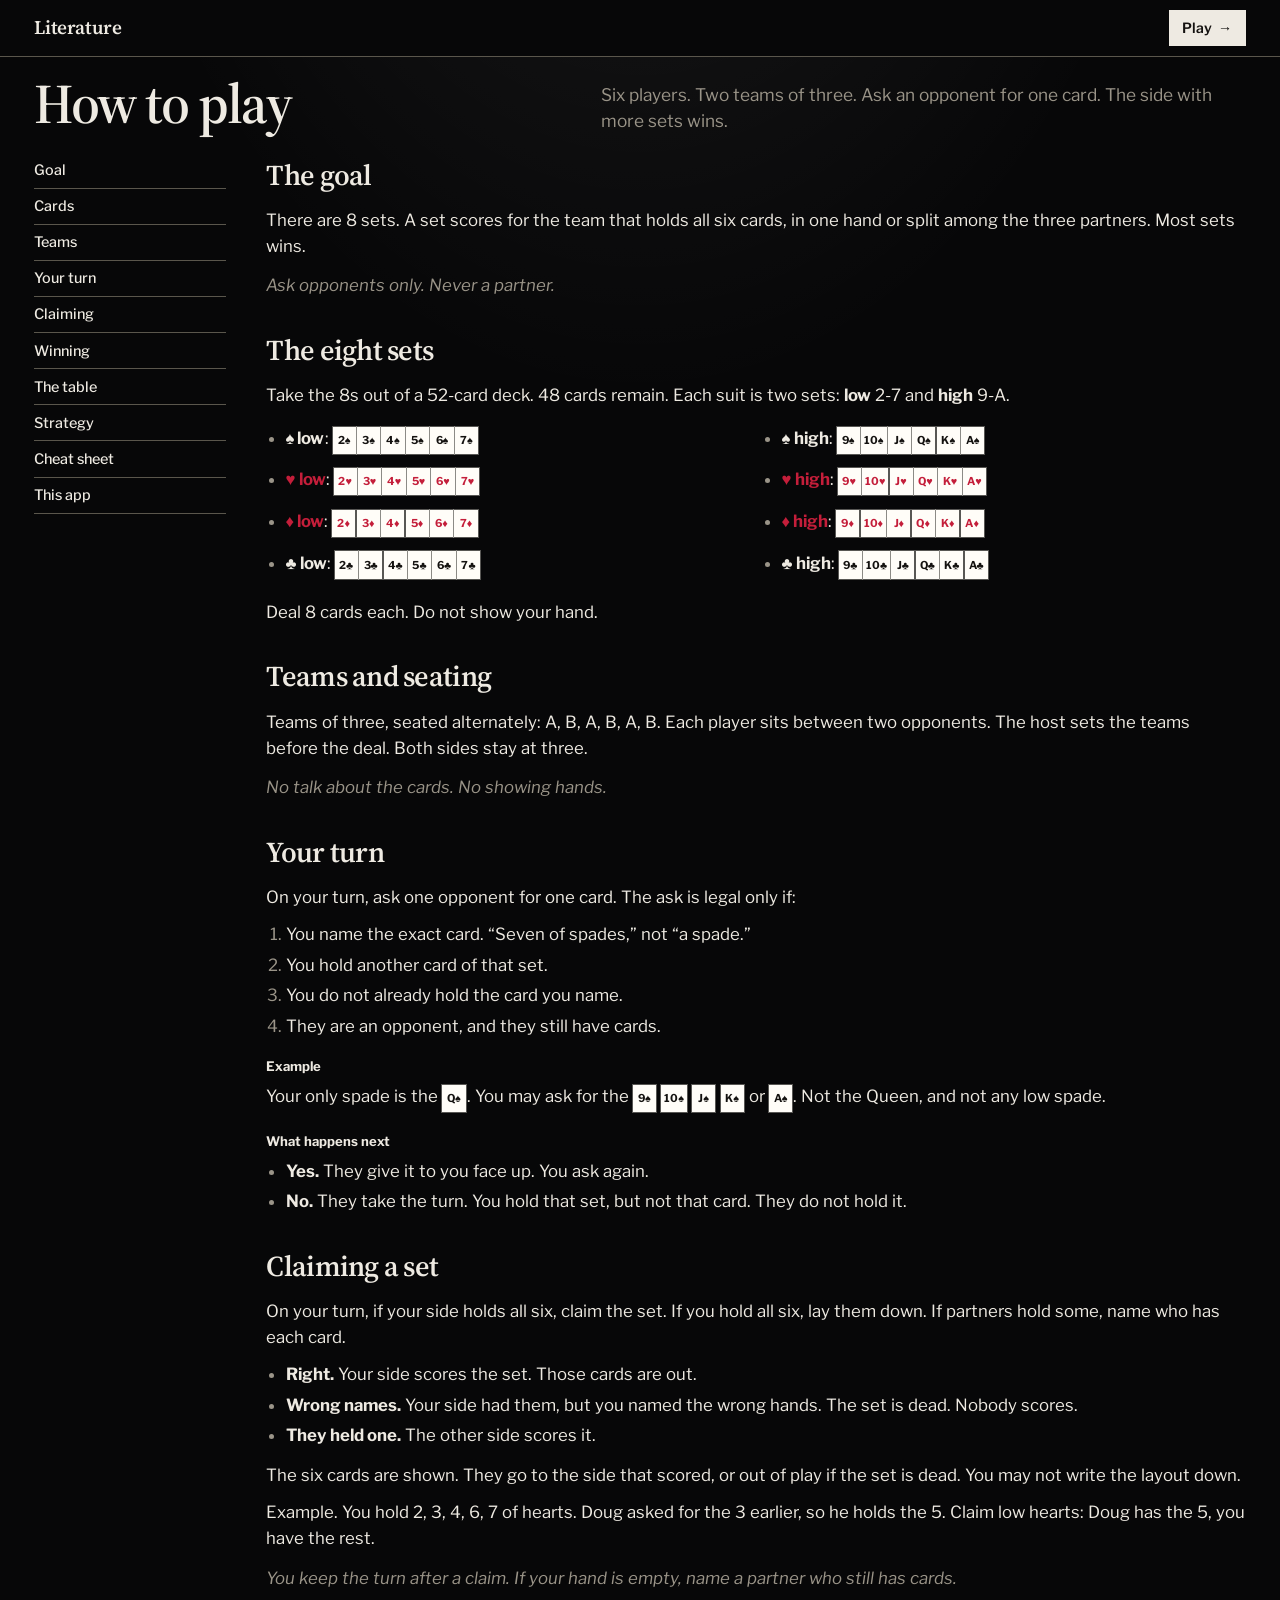
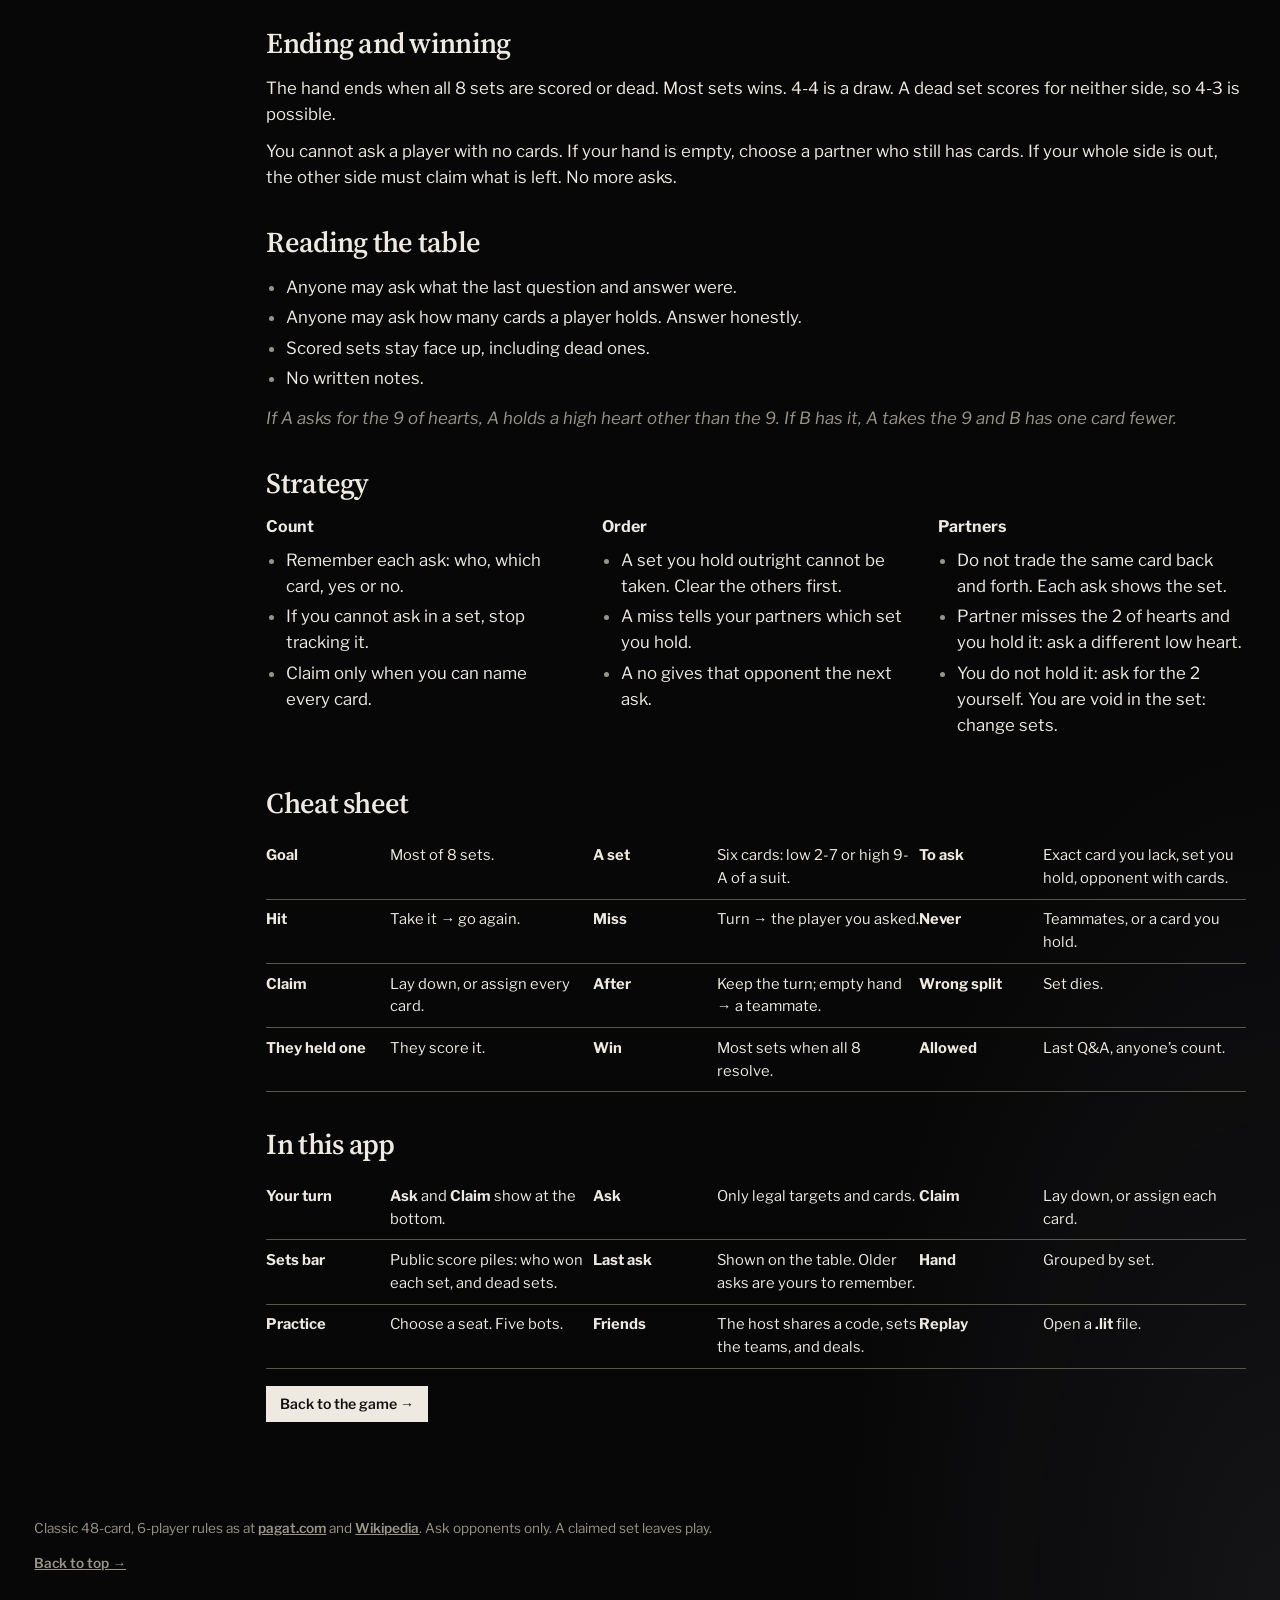
==== commit 3a74c81f: "Plain rules text" ====
--- a/how-to-play.html
+++ b/how-to-play.html
@@ -319,9 +319,7 @@
       <div class="hero">
         <h1>How to play</h1>
         <p class="deck">
-          Literature — Canadian Fish, or just Fish — is questions, memory, and deduction.
-          The move is simple: ask an opponent for one exact card. The game is everything
-          you hear, remember, and infer from that.
+          Six players. Two teams of three. Ask an opponent for one card. The side with more sets wins.
         </p>
       </div>
 
@@ -356,65 +354,49 @@
           <section id="goal">
             <h2>The goal</h2>
             <p>
-              You and two teammates collect complete <strong>sets</strong> — also called
-              half-suits or books. Eight sets are in play. Capture more than the other
-              team and you win.
-            </p>
-            <p>
-              You never win a set alone. Cards keep moving, so a set belongs to the
-              <strong>team</strong> once all six sit on your side — in one hand or
-              spread across partners. The trick is knowing when that’s true.
+              There are 8 sets. A set scores for the team that holds all six cards, in one hand or split among the three partners. Most sets wins.
             </p>
             <p class="note">
-              Unlike Go Fish, you only ask opponents, never teammates. Watch every
-              question. Memory and inference are the game.
+              Ask opponents only. Never a partner.
             </p>
           </section>
 
           <section id="cards">
             <h2>The eight sets</h2>
             <p>
-              Strip the four 8s from a 52-card deck. Forty-eight left. Each suit splits
-              in two: <strong>low</strong> 2–7 and <strong>high</strong> 9–A. The 8 is gone,
-              so the halves never meet.
+              Take the 8s out of a 52-card deck. 48 cards remain. Each suit is two sets: <strong>low</strong> 2-7 and <strong>high</strong> 9-A.
             </p>
             <ul class="sets">
-              <li><strong>♠ low</strong> — <span class="pcard">2♠</span><span class="pcard">3♠</span><span class="pcard">4♠</span><span class="pcard">5♠</span><span class="pcard">6♠</span><span class="pcard">7♠</span></li>
-              <li><strong>♠ high</strong> — <span class="pcard">9♠</span><span class="pcard">10♠</span><span class="pcard">J♠</span><span class="pcard">Q♠</span><span class="pcard">K♠</span><span class="pcard">A♠</span></li>
-              <li><strong class="suit-red">♥ low</strong> — <span class="pcard red">2♥</span><span class="pcard red">3♥</span><span class="pcard red">4♥</span><span class="pcard red">5♥</span><span class="pcard red">6♥</span><span class="pcard red">7♥</span></li>
-              <li><strong class="suit-red">♥ high</strong> — <span class="pcard red">9♥</span><span class="pcard red">10♥</span><span class="pcard red">J♥</span><span class="pcard red">Q♥</span><span class="pcard red">K♥</span><span class="pcard red">A♥</span></li>
-              <li><strong class="suit-red">♦ low</strong> — <span class="pcard red">2♦</span><span class="pcard red">3♦</span><span class="pcard red">4♦</span><span class="pcard red">5♦</span><span class="pcard red">6♦</span><span class="pcard red">7♦</span></li>
-              <li><strong class="suit-red">♦ high</strong> — <span class="pcard red">9♦</span><span class="pcard red">10♦</span><span class="pcard red">J♦</span><span class="pcard red">Q♦</span><span class="pcard red">K♦</span><span class="pcard red">A♦</span></li>
-              <li><strong>♣ low</strong> — <span class="pcard">2♣</span><span class="pcard">3♣</span><span class="pcard">4♣</span><span class="pcard">5♣</span><span class="pcard">6♣</span><span class="pcard">7♣</span></li>
-              <li><strong>♣ high</strong> — <span class="pcard">9♣</span><span class="pcard">10♣</span><span class="pcard">J♣</span><span class="pcard">Q♣</span><span class="pcard">K♣</span><span class="pcard">A♣</span></li>
+              <li><strong>♠ low</strong>: <span class="pcard">2♠</span><span class="pcard">3♠</span><span class="pcard">4♠</span><span class="pcard">5♠</span><span class="pcard">6♠</span><span class="pcard">7♠</span></li>
+              <li><strong>♠ high</strong>: <span class="pcard">9♠</span><span class="pcard">10♠</span><span class="pcard">J♠</span><span class="pcard">Q♠</span><span class="pcard">K♠</span><span class="pcard">A♠</span></li>
+              <li><strong class="suit-red">♥ low</strong>: <span class="pcard red">2♥</span><span class="pcard red">3♥</span><span class="pcard red">4♥</span><span class="pcard red">5♥</span><span class="pcard red">6♥</span><span class="pcard red">7♥</span></li>
+              <li><strong class="suit-red">♥ high</strong>: <span class="pcard red">9♥</span><span class="pcard red">10♥</span><span class="pcard red">J♥</span><span class="pcard red">Q♥</span><span class="pcard red">K♥</span><span class="pcard red">A♥</span></li>
+              <li><strong class="suit-red">♦ low</strong>: <span class="pcard red">2♦</span><span class="pcard red">3♦</span><span class="pcard red">4♦</span><span class="pcard red">5♦</span><span class="pcard red">6♦</span><span class="pcard red">7♦</span></li>
+              <li><strong class="suit-red">♦ high</strong>: <span class="pcard red">9♦</span><span class="pcard red">10♦</span><span class="pcard red">J♦</span><span class="pcard red">Q♦</span><span class="pcard red">K♦</span><span class="pcard red">A♦</span></li>
+              <li><strong>♣ low</strong>: <span class="pcard">2♣</span><span class="pcard">3♣</span><span class="pcard">4♣</span><span class="pcard">5♣</span><span class="pcard">6♣</span><span class="pcard">7♣</span></li>
+              <li><strong>♣ high</strong>: <span class="pcard">9♣</span><span class="pcard">10♣</span><span class="pcard">J♣</span><span class="pcard">Q♣</span><span class="pcard">K♣</span><span class="pcard">A♣</span></li>
             </ul>
-            <p>Each player is dealt 8 cards. Never show your hand — not even to partners.</p>
+            <p>Deal 8 cards each. Do not show your hand.</p>
           </section>
 
           <section id="teams">
             <h2>Teams and seating</h2>
             <p>
-              Two teams of three, sitting alternately: A1 — B1 — A2 — B2 — A3 — B3
-              (and B3 sits next to A1). Everyone sits between two opponents. The host
-              can keep that split, randomize it, or move people; both sides stay three-and-three.
+              Teams of three, seated alternately: A, B, A, B, A, B. Each player sits between two opponents. The host sets the teams before the deal. Both sides stay at three.
             </p>
             <p class="note">
-              You cannot plan out loud or show cards. All communication is the questions
-              you ask, and the ones you skip. Keep voice chat for banter, not strategy.
+              No talk about the cards. No showing hands.
             </p>
           </section>
 
           <section id="turn">
             <h2>Your turn</h2>
-            <p>
-              Ask one opponent for one exact card. A question is legal only if all four
-              of these are true:
-            </p>
+            <p>On your turn, ask one opponent for one card. The ask is legal only if:</p>
             <ol>
-              <li><strong>Be specific.</strong> “The 7 of Spades,” never “a spade.”</li>
-              <li><strong>Hold that set.</strong> A high-spade ask needs a high spade in your hand.</li>
-              <li><strong>Ask for a hole.</strong> You cannot name a card you already hold.</li>
-              <li><strong>Ask an opponent</strong> who still has cards — never a teammate.</li>
+              <li>You name the exact card. “Seven of spades,” not “a spade.”</li>
+              <li>You hold another card of that set.</li>
+              <li>You do not already hold the card you name.</li>
+              <li>They are an opponent, and they still have cards.</li>
             </ol>
 
             <h3>Example</h3>
@@ -425,19 +407,17 @@
               <span class="pcard">J♠</span>
               <span class="pcard">K♠</span>
               or
-              <span class="pcard">A♠</span>
-              — not the Queen, and not any low spade.
+              <span class="pcard">A♠</span>.
+              Not the Queen, and not any low spade.
             </p>
 
             <h3>What happens next</h3>
             <ul>
               <li>
-                <strong>Hit.</strong> They pass it face-up. You add it to your hand and
-                ask again — anyone, any legal card — until you miss.
+                <strong>Yes.</strong> They give it to you face up. You ask again.
               </li>
               <li>
-                <strong>Miss.</strong> The turn becomes theirs. The table still learned
-                that you hold that set, just not that card, and that they didn’t have it.
+                <strong>No.</strong> They take the turn. You hold that set, but not that card. They do not hold it.
               </li>
             </ul>
           </section>
@@ -445,56 +425,44 @@
           <section id="claiming">
             <h2>Claiming a set</h2>
             <p>
-              When your team has all six, claim on your turn. Hold them all:
-              <strong>lay down</strong>. Spread across partners: <strong>assign</strong>
-              who has which. Then one of three things happens:
+              On your turn, if your side holds all six, claim the set. If you hold all six, lay them down. If partners hold some, name who has each card.
             </p>
             <ul>
-              <li><strong>Correct.</strong> Your team keeps the set. Those cards leave play.</li>
-              <li><strong>Wrong split.</strong> You had them all, but named the wrong hands. The set is dead. Nobody scores.</li>
-              <li><strong>They held one.</strong> The set goes to the other team.</li>
+              <li><strong>Right.</strong> Your side scores the set. Those cards are out.</li>
+              <li><strong>Wrong names.</strong> Your side had them, but you named the wrong hands. The set is dead. Nobody scores.</li>
+              <li><strong>They held one.</strong> The other side scores it.</li>
             </ul>
             <p>
-              Everyone sees the result. The six cards are shown, then stacked with the
-              team that scored — or thrown in if the set died. That’s public, like the
-              score. (You still may not write anything down.)
-            </p>
-            <p>
-              Example: you hold 2, 3, 4, 6, 7♥. Doug earlier asked for 3♥, so he holds a
-              low heart — the 5. You say: “Claim low hearts — Doug has the 5, I have the
-              rest.” Correct: you score.
+              The six cards are shown. They go to the side that scored, or out of play if the set is dead. You may not write the layout down.
+            </p>
+            <p>
+              Example. You hold 2, 3, 4, 6, 7 of hearts. Doug asked for the 3 earlier, so he holds the 5. Claim low hearts: Doug has the 5, you have the rest.
             </p>
             <p class="note">
-              A claim is a commitment: name the full layout. You keep the turn after.
-              If it emptied your hand, pass to a teammate with cards.
+              You keep the turn after a claim. If your hand is empty, name a partner who still has cards.
             </p>
           </section>
 
           <section id="winning">
             <h2>Ending and winning</h2>
             <p>
-              The game ends when all 8 sets are claimed or forfeited. Most sets wins.
-              Five or more is a lock. 4–4 is a tie. A dead set belongs to no one, so
-              4–3 happens.
-            </p>
-            <p>
-              Empty hands can’t be asked. Claim yourself empty: choose a teammate with
-              cards. When a whole team is out, the other team must claim what’s left —
-              no more questions. Track who is empty as hard as who holds what.
+              The hand ends when all 8 sets are scored or dead. Most sets wins. 4-4 is a draw. A dead set scores for neither side, so 4-3 is possible.
+            </p>
+            <p>
+              You cannot ask a player with no cards. If your hand is empty, choose a partner who still has cards. If your whole side is out, the other side must claim what is left. No more asks.
             </p>
           </section>
 
           <section id="info">
             <h2>Reading the table</h2>
             <ul>
-              <li>Anyone may ask what the last question and answer were. Older history stays in your head.</li>
-              <li>Anyone may ask how many cards a player holds. Answer truthfully.</li>
-              <li>Claimed sets are public: which team scored them, and which were forfeited.</li>
-              <li>No notes, apps, or counters. Brain only.</li>
+              <li>Anyone may ask what the last question and answer were.</li>
+              <li>Anyone may ask how many cards a player holds. Answer honestly.</li>
+              <li>Scored sets stay face up, including dead ones.</li>
+              <li>No written notes.</li>
             </ul>
             <p class="note">
-              “A asked for 9♥” means A holds a high heart, not the 9. If it hits B, A now
-              has the 9 and B is lighter. Stack those facts.
+              If A asks for the 9 of hearts, A holds a high heart other than the 9. If B has it, A takes the 9 and B has one card fewer.
             </p>
           </section>
 
@@ -502,27 +470,27 @@
             <h2>Strategy</h2>
             <div class="strat">
               <div>
-                <h3>From game one</h3>
+                <h3>Count</h3>
                 <ul>
-                  <li><strong>Track every question.</strong> Who, what, yes or no.</li>
-                  <li><strong>Drop dead sets.</strong> If you can’t ask in it, forget it.</li>
-                  <li><strong>Don’t claim on a hunch.</strong> Sure, then prompt.</li>
+                  <li>Remember each ask: who, which card, yes or no.</li>
+                  <li>If you cannot ask in a set, stop tracking it.</li>
+                  <li>Claim only when you can name every card.</li>
                 </ul>
               </div>
               <div>
-                <h3>Next</h3>
+                <h3>Order</h3>
                 <ul>
-                  <li><strong>Safe sets can’t be stolen.</strong> Lock other sets first.</li>
-                  <li><strong>Ask to inform.</strong> A miss can tell partners you hold that set.</li>
-                  <li><strong>Exhaust one rank</strong> across the table, then chase a void.</li>
+                  <li>A set you hold outright cannot be taken. Clear the others first.</li>
+                  <li>A miss tells your partners which set you hold.</li>
+                  <li>A no gives that opponent the next ask.</li>
                 </ul>
               </div>
               <div>
-                <h3>What veterans still miss</h3>
+                <h3>Partners</h3>
                 <ul>
-                  <li><strong>Starve a dangerous opponent</strong> of turns. A miss hands them the ask.</li>
-                  <li><strong>Skip the tug-of-war.</strong> Trading one card leaks the whole table.</li>
-                  <li><strong>Partner signal:</strong> they miss 2♥ → you hold it, ask a different low heart; you lack it, repeat 2♥; you’re void, switch sets.</li>
+                  <li>Do not trade the same card back and forth. Each ask shows the set.</li>
+                  <li>Partner misses the 2 of hearts and you hold it: ask a different low heart.</li>
+                  <li>You do not hold it: ask for the 2 yourself. You are void in the set: change sets.</li>
                 </ul>
               </div>
             </div>
@@ -532,7 +500,7 @@
             <h2>Cheat sheet</h2>
             <dl class="dl">
               <div><dt>Goal</dt><dd>Most of 8 sets.</dd></div>
-              <div><dt>A set</dt><dd>Six cards: low 2–7 or high 9–A of a suit.</dd></div>
+              <div><dt>A set</dt><dd>Six cards: low 2-7 or high 9-A of a suit.</dd></div>
               <div><dt>To ask</dt><dd>Exact card you lack, set you hold, opponent with cards.</dd></div>
               <div><dt>Hit</dt><dd>Take it → go again.</dd></div>
               <div><dt>Miss</dt><dd>Turn → the player you asked.</dd></div>
@@ -552,12 +520,12 @@
               <div><dt>Your turn</dt><dd><kbd>Ask</kbd> and <kbd>Claim</kbd> show at the bottom.</dd></div>
               <div><dt>Ask</dt><dd>Only legal targets and cards.</dd></div>
               <div><dt>Claim</dt><dd>Lay down, or assign each card.</dd></div>
-              <div><dt>Sets bar</dt><dd>Public score piles — who won each set, and forfeits.</dd></div>
-              <div><dt>Last ask</dt><dd>A memory aid — not the whole memory.</dd></div>
+              <div><dt>Sets bar</dt><dd>Public score piles: who won each set, and dead sets.</dd></div>
+              <div><dt>Last ask</dt><dd>Shown on the table. Older asks are yours to remember.</dd></div>
               <div><dt>Hand</dt><dd>Grouped by set.</dd></div>
-              <div><dt>Practice</dt><dd>Pick a character. Five bots.</dd></div>
-              <div><dt>Live</dt><dd>Host shares a link or code, sets teams → Start.</dd></div>
-              <div><dt>Replay</dt><dd>Open a <kbd>.lit</kbd> file. Every hand, every move.</dd></div>
+              <div><dt>Practice</dt><dd>Choose a seat. Five bots.</dd></div>
+              <div><dt>Friends</dt><dd>The host shares a code, sets the teams, and deals.</dd></div>
+              <div><dt>Replay</dt><dd>Open a <kbd>.lit</kbd> file.</dd></div>
             </dl>
             <p style="margin-top: 1.1rem"><a class="play" href="./">Back to the game →</a></p>
           </section>
